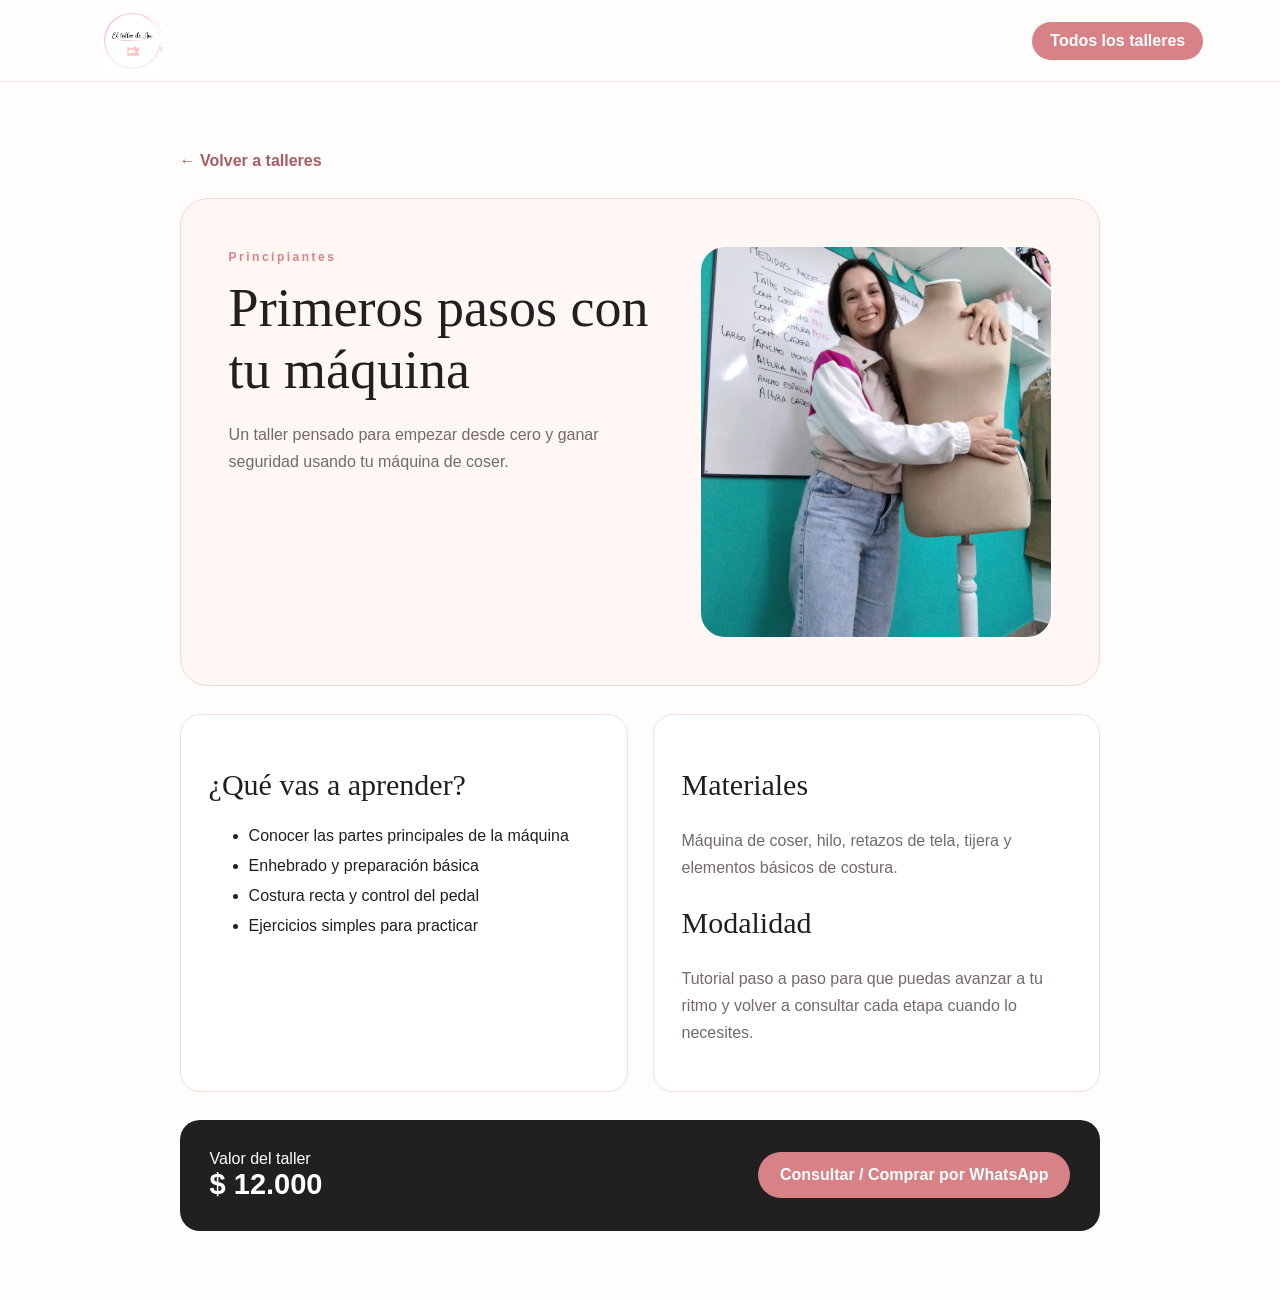
==== taller.html @ e7a02e55 "Add files via upload" ====
<!doctype html><html lang="es"><head><meta charset="utf-8"><meta name="viewport" content="width=device-width,initial-scale=1"><title>Taller | El taller de Ani</title><link rel="stylesheet" href="styles.css"><style>.detail{max-width:1100px;margin:auto;padding:70px 7vw}.back{color:#a65f64;text-decoration:none;font-weight:700}.detail-hero{margin-top:28px;background:#fff7f4;border:1px solid #f0d7d4;border-radius:28px;padding:48px;display:grid;grid-template-columns:1.1fr .9fr;gap:45px}.detail h1{font:54px Georgia,serif;margin:12px 0 20px}.detail p{color:#74696b;line-height:1.7}.detail-photo{min-height:390px;border-radius:24px;background:url('assets/taller-real.jpg') center/cover}.detail-grid{display:grid;grid-template-columns:1fr 1fr;gap:25px;margin-top:28px}.info{background:white;border:1px solid #f0dfdc;border-radius:20px;padding:28px}.info h2{font:30px Georgia,serif}.info li{margin:12px 0}.buybox{margin-top:28px;padding:30px;background:#211f20;color:white;border-radius:20px;display:flex;align-items:center;justify-content:space-between;gap:20px}.buybox b{font-size:29px}.buybox .btn{display:inline-block}@media(max-width:760px){.detail-hero,.detail-grid{grid-template-columns:1fr}.detail h1{font-size:40px}.detail-photo{min-height:310px}.detail-hero{padding:25px}.buybox{align-items:flex-start;flex-direction:column}}</style></head><body><header><a class="brand" href="index.html"><img class="brand-logo" src="assets/logo-taller-ani.jpg" alt="El taller de Ani"></a><a class="btn small" href="index.html#cursos">Todos los talleres</a></header><main class="detail"><a class="back" href="index.html#cursos">← Volver a talleres</a><section class="detail-hero"><div><span class="eyebrow" id="nivel"></span><h1 id="titulo"></h1><p id="intro"></p></div><div class="detail-photo" aria-label="Foto real del taller"></div></section><section class="detail-grid"><div class="info"><h2>¿Qué vas a aprender?</h2><ul id="incluye"></ul></div><div class="info"><h2>Materiales</h2><p id="materiales"></p><h2>Modalidad</h2><p>Tutorial paso a paso para que puedas avanzar a tu ritmo y volver a consultar cada etapa cuando lo necesites.</p></div></section><section class="buybox"><div><span>Valor del taller</span><br><b id="precio"></b></div><a id="comprar" class="btn" target="_blank">Consultar / Comprar por WhatsApp</a></section></main><script src="talleres.js"></script></body></html>
---- styles.css ----
:root{--rose:#d78286;--blush:#f7d9d6;--pale:#fff7f4;--ink:#211f20;--muted:#74696b;--white:#fff;--line:#ecc3c2}*{box-sizing:border-box}html{scroll-behavior:smooth}body{margin:0;font-family:Arial,Helvetica,sans-serif;background:#fffdfc;color:var(--ink)}header{height:82px;display:flex;align-items:center;justify-content:space-between;padding:0 6vw;border-bottom:1px solid #f3e4e1;position:sticky;top:0;background:rgba(255,253,252,.96);backdrop-filter:blur(12px);z-index:10}.brand{display:flex;gap:10px;align-items:center;color:var(--ink);text-decoration:none;font-family:Georgia,serif;font-style:italic;font-size:24px}.mark{color:var(--rose)}nav{display:flex;gap:30px}nav a,.ghost{color:var(--ink);text-decoration:none;font-size:14px}.btn,button{background:var(--rose);color:white;border:0;border-radius:999px;text-decoration:none;padding:14px 22px;font-weight:700;cursor:pointer}.small{padding:10px 18px}.hero{min-height:650px;display:grid;grid-template-columns:1.1fr .9fr;align-items:center;gap:5vw;padding:70px 8vw;background:linear-gradient(120deg,#fffaf8 0%,#fff 60%,#fbe9e6 100%)}.eyebrow{font-size:12px;letter-spacing:2.5px;color:var(--rose);font-weight:800}.hero h1,.section h2,.about h2,.faq h2{font-family:Georgia,serif;font-weight:400;font-size:clamp(42px,5.5vw,76px);line-height:1.02;margin:18px 0}.hero em{color:var(--rose);font-weight:400}.hero p{max-width:610px;color:var(--muted);font-size:18px;line-height:1.7}.actions{display:flex;gap:22px;align-items:center;margin-top:28px}.logo-card{display:grid;place-items:center}.circle{width:min(420px,80vw);aspect-ratio:1;border-radius:50%;border:8px double var(--blush);display:flex;flex-direction:column;align-items:center;justify-content:center;background:white;box-shadow:0 30px 80px #d7828620}.logo-text{font:italic 48px Georgia,serif}.line{width:60%;height:2px;background:var(--rose);margin:20px}.machine{font-size:90px;color:var(--rose);transform:scaleX(1.3)}.strip{padding:18px 8vw;background:var(--ink);color:#fff;display:flex;justify-content:center;gap:8vw;font-size:13px;letter-spacing:1px}.section{padding:95px 8vw}.section-head{display:flex;justify-content:space-between;align-items:end;gap:30px}.section-head h2,.how h2{font-size:50px;margin:12px 0}.section-head p{max-width:420px;color:var(--muted)}.grid{display:grid;grid-template-columns:repeat(3,1fr);gap:24px;margin-top:42px}article{background:white;border:1px solid #f0dfdc;border-radius:22px;overflow:hidden;box-shadow:0 14px 35px #8e555510}.thumb{height:265px;position:relative;background:linear-gradient(145deg,var(--blush),#efd0bf);overflow:hidden}.thumb:after{content:'✂';position:absolute;font-size:140px;color:#ffffff70;right:24px;bottom:10px;transform:rotate(-18deg)}.t2{background:linear-gradient(145deg,#f3c5c2,#e8a8a9)}.t3{background:linear-gradient(145deg,#fae8df,#ddb5ac)}.thumb span{position:absolute;top:16px;left:16px;background:#fff;padding:7px 11px;border-radius:999px;font-size:11px;z-index:2}.card-body{padding:24px}.card-body h3{font:26px Georgia,serif;margin:0 0 10px}.card-body p{color:var(--muted);line-height:1.55}.card-foot{display:flex;align-items:center;justify-content:space-between;margin-top:20px}.card-foot b{font-size:19px}.about{padding:90px 8vw;background:var(--pale);display:grid;grid-template-columns:1fr 1fr;gap:8vw;align-items:center}.about p{color:var(--muted);font-size:17px;line-height:1.75}.about li{margin:13px 0}.sew-visual{height:480px;border-radius:200px 200px 32px 32px;background:linear-gradient(160deg,#e5a3a5,#f7d9d6);position:relative;overflow:hidden}.needle{width:4px;height:310px;background:#fff;position:absolute;left:50%;top:65px;transform:rotate(15deg);box-shadow:0 0 0 1px #ffffff70}.thread{width:260px;height:130px;border:4px solid white;border-color:white white transparent transparent;border-radius:50%;position:absolute;left:29%;top:215px;transform:rotate(25deg)}.how{text-align:center}.steps{display:grid;grid-template-columns:repeat(3,1fr);gap:20px;margin-top:45px}.steps div{padding:32px;border-top:1px solid var(--line)}.steps b{font:italic 42px Georgia,serif;color:var(--rose)}.steps p{color:var(--muted)}.faq{padding:90px 8vw;background:#fff8f6;display:grid;grid-template-columns:.8fr 1.2fr;gap:7vw}.faq h2{font-size:48px}.questions details{border-bottom:1px solid var(--line);padding:20px 0}.questions summary{font-weight:700;cursor:pointer}.questions p{color:var(--muted);line-height:1.6}footer{padding:48px 8vw;background:var(--ink);color:#eee;display:grid;grid-template-columns:1fr 1fr 1fr;align-items:center;gap:30px}footer .brand{color:white}.wa{position:fixed;right:22px;bottom:22px;width:58px;height:58px;border-radius:50%;display:grid;place-items:center;background:#25D366;color:white;text-decoration:none;font-weight:900;box-shadow:0 8px 25px #0003}.toast{position:fixed;bottom:95px;right:22px;background:var(--ink);color:#fff;padding:12px 18px;border-radius:10px;z-index:20}@media(max-width:820px){header nav{display:none}.hero,.about,.faq{grid-template-columns:1fr}.hero{padding-top:45px}.logo-card{order:-1}.circle{width:280px}.logo-text{font-size:34px}.grid,.steps{grid-template-columns:1fr}.strip{overflow:auto;justify-content:flex-start;white-space:nowrap}.section-head{display:block}.sew-visual{height:360px}footer{grid-template-columns:1fr}.hero h1{font-size:48px}}

.brand-logo{width:112px;height:62px;object-fit:contain;display:block}.hero-logo{width:min(470px,82vw);aspect-ratio:1;object-fit:contain;border-radius:50%;background:#fff;box-shadow:0 24px 65px #d7828628}.sew-visual img{width:100%;height:100%;object-fit:cover;object-position:center;display:block}.wa svg{width:30px;height:30px;color:#fff}.footer-brand .brand-logo{background:#fff;border-radius:10px;padding:3px}.footer-brand{display:flex}.circle{display:none!important}@media(max-width:820px){.brand-logo{width:86px;height:52px}.hero-logo{width:280px}}

.course-card{cursor:pointer;transition:transform .18s ease,box-shadow .18s ease}.course-card:hover{transform:translateY(-5px);box-shadow:0 20px 45px #8e555521}.course-card:focus{outline:3px solid #d78286;outline-offset:3px}.course-more{background:var(--rose);color:#fff;border-radius:999px;text-decoration:none;padding:13px 22px;font-weight:700;display:inline-block}
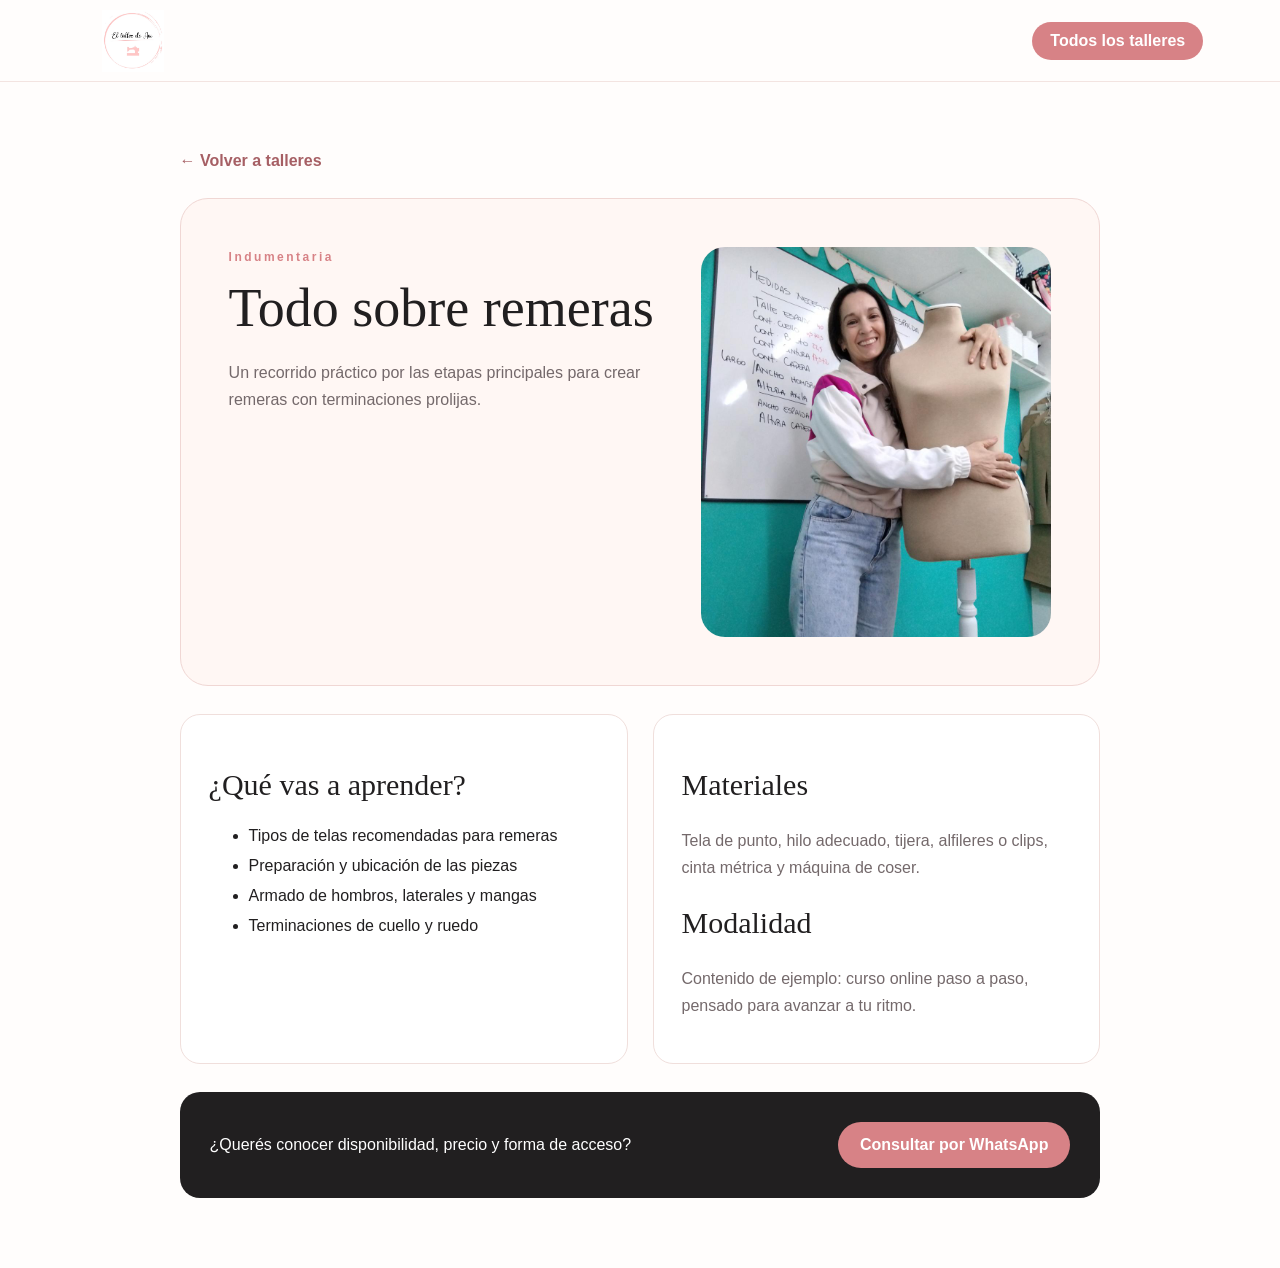
==== commit 49d9a5c3: "Add files via upload" ====
--- a/taller.html
+++ b/taller.html
@@ -1 +1 @@
-<!doctype html><html lang="es"><head><meta charset="utf-8"><meta name="viewport" content="width=device-width,initial-scale=1"><title>Taller | El taller de Ani</title><link rel="stylesheet" href="styles.css"><style>.detail{max-width:1100px;margin:auto;padding:70px 7vw}.back{color:#a65f64;text-decoration:none;font-weight:700}.detail-hero{margin-top:28px;background:#fff7f4;border:1px solid #f0d7d4;border-radius:28px;padding:48px;display:grid;grid-template-columns:1.1fr .9fr;gap:45px}.detail h1{font:54px Georgia,serif;margin:12px 0 20px}.detail p{color:#74696b;line-height:1.7}.detail-photo{min-height:390px;border-radius:24px;background:url('assets/taller-real.jpg') center/cover}.detail-grid{display:grid;grid-template-columns:1fr 1fr;gap:25px;margin-top:28px}.info{background:white;border:1px solid #f0dfdc;border-radius:20px;padding:28px}.info h2{font:30px Georgia,serif}.info li{margin:12px 0}.buybox{margin-top:28px;padding:30px;background:#211f20;color:white;border-radius:20px;display:flex;align-items:center;justify-content:space-between;gap:20px}.buybox b{font-size:29px}.buybox .btn{display:inline-block}@media(max-width:760px){.detail-hero,.detail-grid{grid-template-columns:1fr}.detail h1{font-size:40px}.detail-photo{min-height:310px}.detail-hero{padding:25px}.buybox{align-items:flex-start;flex-direction:column}}</style></head><body><header><a class="brand" href="index.html"><img class="brand-logo" src="assets/logo-taller-ani.jpg" alt="El taller de Ani"></a><a class="btn small" href="index.html#cursos">Todos los talleres</a></header><main class="detail"><a class="back" href="index.html#cursos">← Volver a talleres</a><section class="detail-hero"><div><span class="eyebrow" id="nivel"></span><h1 id="titulo"></h1><p id="intro"></p></div><div class="detail-photo" aria-label="Foto real del taller"></div></section><section class="detail-grid"><div class="info"><h2>¿Qué vas a aprender?</h2><ul id="incluye"></ul></div><div class="info"><h2>Materiales</h2><p id="materiales"></p><h2>Modalidad</h2><p>Tutorial paso a paso para que puedas avanzar a tu ritmo y volver a consultar cada etapa cuando lo necesites.</p></div></section><section class="buybox"><div><span>Valor del taller</span><br><b id="precio"></b></div><a id="comprar" class="btn" target="_blank">Consultar / Comprar por WhatsApp</a></section></main><script src="talleres.js"></script></body></html>
+<!doctype html><html lang="es"><head><meta charset="utf-8"><meta name="viewport" content="width=device-width,initial-scale=1"><title>Taller | El taller de Ani</title><link rel="stylesheet" href="styles.css"><style>.detail{max-width:1100px;margin:auto;padding:70px 7vw}.back{color:#a65f64;text-decoration:none;font-weight:700}.detail-hero{margin-top:28px;background:#fff7f4;border:1px solid #f0d7d4;border-radius:28px;padding:48px;display:grid;grid-template-columns:1.1fr .9fr;gap:45px}.detail h1{font:54px Georgia,serif;margin:12px 0 20px}.detail p{color:#74696b;line-height:1.7}.detail-photo{min-height:390px;border-radius:24px;background:url('assets/taller-real.jpg') center 18%/cover}.detail-grid{display:grid;grid-template-columns:1fr 1fr;gap:25px;margin-top:28px}.info{background:white;border:1px solid #f0dfdc;border-radius:20px;padding:28px}.info h2{font:30px Georgia,serif}.info li{margin:12px 0}.buybox{margin-top:28px;padding:30px;background:#211f20;color:white;border-radius:20px;display:flex;align-items:center;justify-content:space-between;gap:20px}.buybox b{font-size:29px}.buybox .btn{display:inline-block}@media(max-width:760px){.detail-hero,.detail-grid{grid-template-columns:1fr}.detail h1{font-size:40px}.detail-photo{min-height:310px}.detail-hero{padding:25px}.buybox{align-items:flex-start;flex-direction:column}}</style></head><body><header><a class="brand" href="index.html"><img class="brand-logo" src="assets/logo-taller-ani.jpg" alt="El taller de Ani"></a><a class="btn small" href="index.html#cursos">Todos los talleres</a></header><main class="detail"><a class="back" href="index.html#cursos">← Volver a talleres</a><section class="detail-hero"><div><span class="eyebrow" id="nivel"></span><h1 id="titulo"></h1><p id="intro"></p></div><div class="detail-photo" aria-label="Foto real del taller"></div></section><section class="detail-grid"><div class="info"><h2>¿Qué vas a aprender?</h2><ul id="incluye"></ul></div><div class="info"><h2>Materiales</h2><p id="materiales"></p><h2>Modalidad</h2><p id="modalidad"></p></div></section><section class="buybox"><div><span>¿Querés conocer disponibilidad, precio y forma de acceso?</span></div><a id="comprar" class="btn" target="_blank" rel="noopener">Consultar por WhatsApp</a></section></main><script src="talleres.js"></script></body></html>
--- a/styles.css
+++ b/styles.css
@@ -3,3 +3,7 @@
 .brand-logo{width:112px;height:62px;object-fit:contain;display:block}.hero-logo{width:min(470px,82vw);aspect-ratio:1;object-fit:contain;border-radius:50%;background:#fff;box-shadow:0 24px 65px #d7828628}.sew-visual img{width:100%;height:100%;object-fit:cover;object-position:center;display:block}.wa svg{width:30px;height:30px;color:#fff}.footer-brand .brand-logo{background:#fff;border-radius:10px;padding:3px}.footer-brand{display:flex}.circle{display:none!important}@media(max-width:820px){.brand-logo{width:86px;height:52px}.hero-logo{width:280px}}
 
 .course-card{cursor:pointer;transition:transform .18s ease,box-shadow .18s ease}.course-card:hover{transform:translateY(-5px);box-shadow:0 20px 45px #8e555521}.course-card:focus{outline:3px solid #d78286;outline-offset:3px}.course-more{background:var(--rose);color:#fff;border-radius:999px;text-decoration:none;padding:13px 22px;font-weight:700;display:inline-block}
+
+.free-videos{background:#fff1f0;text-align:center}.free-intro{max-width:850px;margin:0 auto 40px}.free-videos h2{font:56px Georgia,serif;color:var(--rose);margin:14px 0}.free-intro p{font-size:18px;line-height:1.65;color:var(--muted)}.yt-grid{display:grid;grid-template-columns:repeat(2,minmax(0,1fr));gap:26px;max-width:1200px;margin:0 auto}.yt-card{background:#fff;border:1px solid #f0d7d4;border-radius:20px;overflow:hidden;text-align:left;box-shadow:0 12px 30px #8e555512}.yt-frame{position:relative;width:100%;aspect-ratio:16/9;background:#211f20}.yt-frame iframe{position:absolute;inset:0;width:100%;height:100%;border:0}.yt-card>a{display:inline-block;margin:17px 20px 20px;color:#fff;background:var(--rose);text-decoration:none;font-weight:700;padding:11px 18px;border-radius:999px}@media(max-width:820px){.yt-grid{grid-template-columns:1fr}.free-videos h2{font-size:43px}}
+
+.courses-grid{grid-template-columns:repeat(2,minmax(0,1fr))}.courses-grid .card-foot{justify-content:flex-end}.t4{background:linear-gradient(145deg,#f4d2cf,#dda6aa)}.sew-visual img{object-position:center 18%}@media(max-width:820px){.courses-grid{grid-template-columns:1fr}.sew-visual img{object-position:center 15%}}
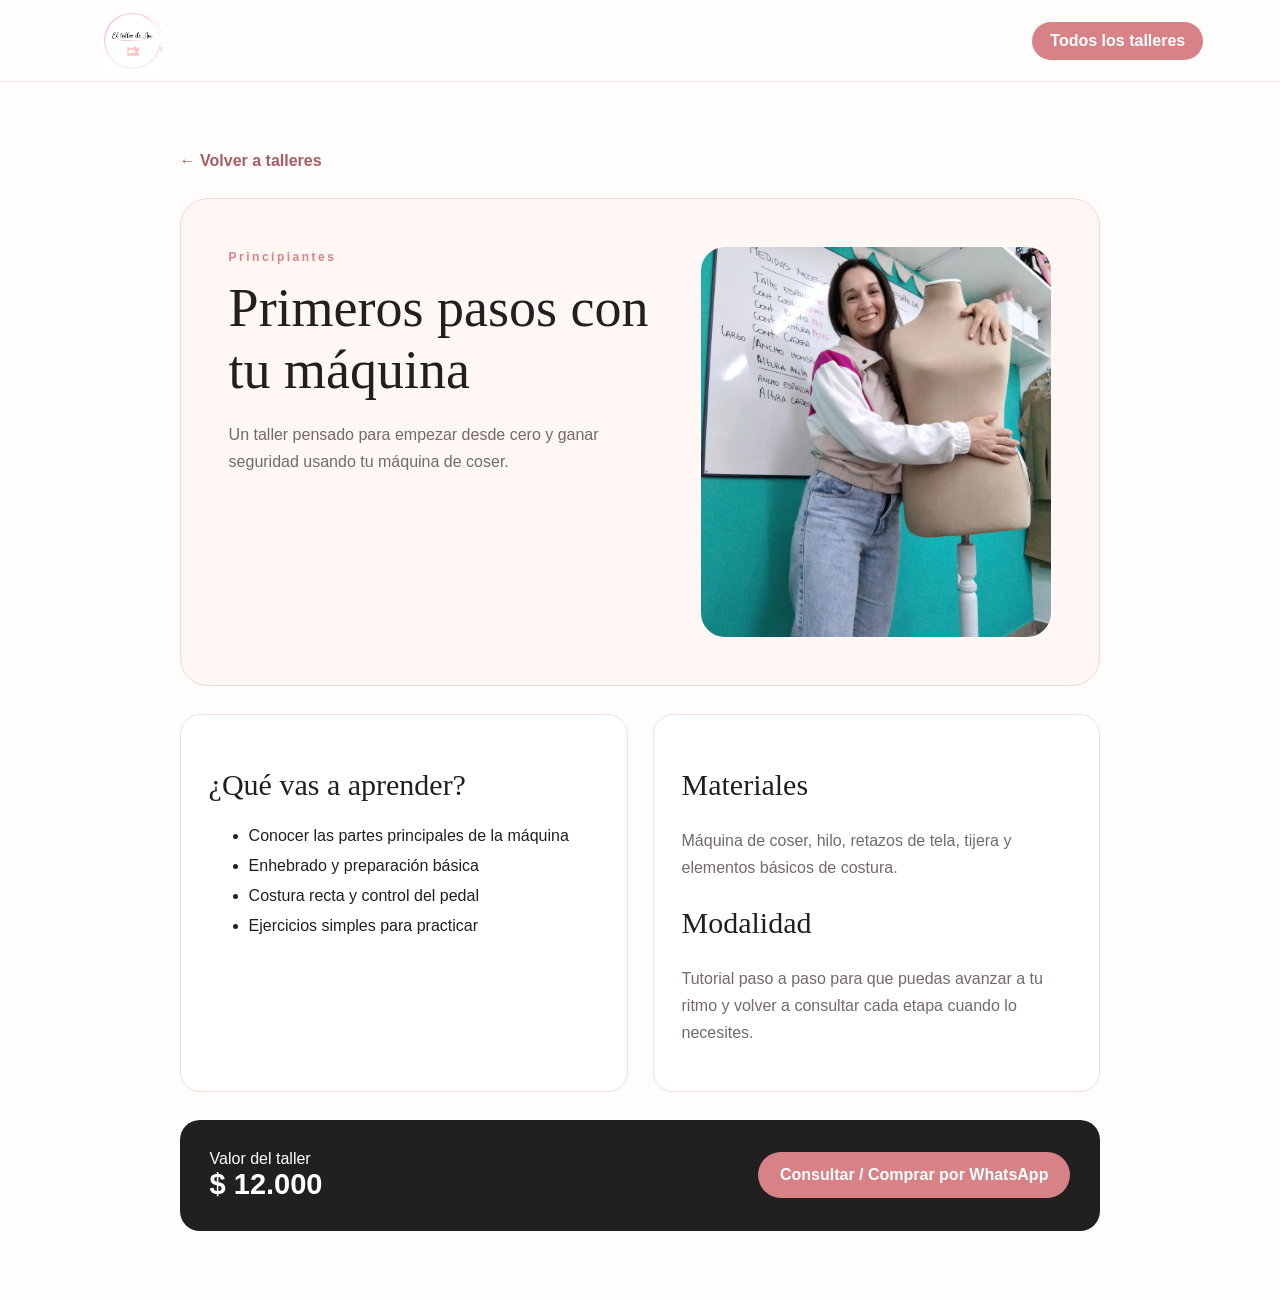
==== commit 7c6b16c9: "Add files via upload" ====
--- a/taller.html
+++ b/taller.html
@@ -1 +1 @@
-<!doctype html><html lang="es"><head><meta charset="utf-8"><meta name="viewport" content="width=device-width,initial-scale=1"><title>Taller | El taller de Ani</title><link rel="stylesheet" href="styles.css"><style>.detail{max-width:1100px;margin:auto;padding:70px 7vw}.back{color:#a65f64;text-decoration:none;font-weight:700}.detail-hero{margin-top:28px;background:#fff7f4;border:1px solid #f0d7d4;border-radius:28px;padding:48px;display:grid;grid-template-columns:1.1fr .9fr;gap:45px}.detail h1{font:54px Georgia,serif;margin:12px 0 20px}.detail p{color:#74696b;line-height:1.7}.detail-photo{min-height:390px;border-radius:24px;background:url('assets/taller-real.jpg') center 18%/cover}.detail-grid{display:grid;grid-template-columns:1fr 1fr;gap:25px;margin-top:28px}.info{background:white;border:1px solid #f0dfdc;border-radius:20px;padding:28px}.info h2{font:30px Georgia,serif}.info li{margin:12px 0}.buybox{margin-top:28px;padding:30px;background:#211f20;color:white;border-radius:20px;display:flex;align-items:center;justify-content:space-between;gap:20px}.buybox b{font-size:29px}.buybox .btn{display:inline-block}@media(max-width:760px){.detail-hero,.detail-grid{grid-template-columns:1fr}.detail h1{font-size:40px}.detail-photo{min-height:310px}.detail-hero{padding:25px}.buybox{align-items:flex-start;flex-direction:column}}</style></head><body><header><a class="brand" href="index.html"><img class="brand-logo" src="assets/logo-taller-ani.jpg" alt="El taller de Ani"></a><a class="btn small" href="index.html#cursos">Todos los talleres</a></header><main class="detail"><a class="back" href="index.html#cursos">← Volver a talleres</a><section class="detail-hero"><div><span class="eyebrow" id="nivel"></span><h1 id="titulo"></h1><p id="intro"></p></div><div class="detail-photo" aria-label="Foto real del taller"></div></section><section class="detail-grid"><div class="info"><h2>¿Qué vas a aprender?</h2><ul id="incluye"></ul></div><div class="info"><h2>Materiales</h2><p id="materiales"></p><h2>Modalidad</h2><p id="modalidad"></p></div></section><section class="buybox"><div><span>¿Querés conocer disponibilidad, precio y forma de acceso?</span></div><a id="comprar" class="btn" target="_blank" rel="noopener">Consultar por WhatsApp</a></section></main><script src="talleres.js"></script></body></html>
+<!doctype html><html lang="es"><head><meta charset="utf-8"><meta name="viewport" content="width=device-width,initial-scale=1"><title>Taller | El taller de Ani</title><link rel="stylesheet" href="styles.css"><style>.detail{max-width:1100px;margin:auto;padding:70px 7vw}.back{color:#a65f64;text-decoration:none;font-weight:700}.detail-hero{margin-top:28px;background:#fff7f4;border:1px solid #f0d7d4;border-radius:28px;padding:48px;display:grid;grid-template-columns:1.1fr .9fr;gap:45px}.detail h1{font:54px Georgia,serif;margin:12px 0 20px}.detail p{color:#74696b;line-height:1.7}.detail-photo{min-height:390px;border-radius:24px;background:url('assets/taller-real.jpg') center/cover}.detail-grid{display:grid;grid-template-columns:1fr 1fr;gap:25px;margin-top:28px}.info{background:white;border:1px solid #f0dfdc;border-radius:20px;padding:28px}.info h2{font:30px Georgia,serif}.info li{margin:12px 0}.buybox{margin-top:28px;padding:30px;background:#211f20;color:white;border-radius:20px;display:flex;align-items:center;justify-content:space-between;gap:20px}.buybox b{font-size:29px}.buybox .btn{display:inline-block}@media(max-width:760px){.detail-hero,.detail-grid{grid-template-columns:1fr}.detail h1{font-size:40px}.detail-photo{min-height:310px}.detail-hero{padding:25px}.buybox{align-items:flex-start;flex-direction:column}}</style></head><body><header><a class="brand" href="index.html"><img class="brand-logo" src="assets/logo-taller-ani.jpg" alt="El taller de Ani"></a><a class="btn small" href="index.html#cursos">Todos los talleres</a></header><main class="detail"><a class="back" href="index.html#cursos">← Volver a talleres</a><section class="detail-hero"><div><span class="eyebrow" id="nivel"></span><h1 id="titulo"></h1><p id="intro"></p></div><div class="detail-photo" aria-label="Foto real del taller"></div></section><section class="detail-grid"><div class="info"><h2>¿Qué vas a aprender?</h2><ul id="incluye"></ul></div><div class="info"><h2>Materiales</h2><p id="materiales"></p><h2>Modalidad</h2><p>Tutorial paso a paso para que puedas avanzar a tu ritmo y volver a consultar cada etapa cuando lo necesites.</p></div></section><section class="buybox"><div><span>Valor del taller</span><br><b id="precio"></b></div><a id="comprar" class="btn" target="_blank">Consultar / Comprar por WhatsApp</a></section></main><script src="talleres.js"></script></body></html>
--- a/styles.css
+++ b/styles.css
@@ -6,4 +6,4 @@
 
 .free-videos{background:#fff1f0;text-align:center}.free-intro{max-width:850px;margin:0 auto 40px}.free-videos h2{font:56px Georgia,serif;color:var(--rose);margin:14px 0}.free-intro p{font-size:18px;line-height:1.65;color:var(--muted)}.yt-grid{display:grid;grid-template-columns:repeat(2,minmax(0,1fr));gap:26px;max-width:1200px;margin:0 auto}.yt-card{background:#fff;border:1px solid #f0d7d4;border-radius:20px;overflow:hidden;text-align:left;box-shadow:0 12px 30px #8e555512}.yt-frame{position:relative;width:100%;aspect-ratio:16/9;background:#211f20}.yt-frame iframe{position:absolute;inset:0;width:100%;height:100%;border:0}.yt-card>a{display:inline-block;margin:17px 20px 20px;color:#fff;background:var(--rose);text-decoration:none;font-weight:700;padding:11px 18px;border-radius:999px}@media(max-width:820px){.yt-grid{grid-template-columns:1fr}.free-videos h2{font-size:43px}}
 
-.courses-grid{grid-template-columns:repeat(2,minmax(0,1fr))}.courses-grid .card-foot{justify-content:flex-end}.t4{background:linear-gradient(145deg,#f4d2cf,#dda6aa)}.sew-visual img{object-position:center 18%}@media(max-width:820px){.courses-grid{grid-template-columns:1fr}.sew-visual img{object-position:center 15%}}
+.club{background:#211f20;color:white}.club-wrap{max-width:1180px;margin:0 auto;display:grid;grid-template-columns:1.15fr .85fr;gap:38px;align-items:stretch}.club-copy,.club-panel{border-radius:28px;padding:46px}.club-copy{background:#fff;color:var(--ink)}.club-copy h2{font:54px Georgia,serif;margin:14px 0 18px;color:var(--ink)}.club-copy p{color:var(--muted);font-size:18px;line-height:1.65}.club-price{display:flex;align-items:end;gap:10px;margin:28px 0}.club-price strong{font:48px Georgia,serif;color:var(--rose)}.club-price span{color:var(--muted);padding-bottom:8px}.club-btn{display:inline-block;background:var(--rose);color:#fff;text-decoration:none;font-weight:800;padding:15px 24px;border-radius:999px}.club-copy small{display:block;color:var(--muted);margin-top:14px}.club-panel{background:linear-gradient(145deg,#f7d9d6,#d78286);color:#211f20;display:flex;flex-direction:column;justify-content:center}.club-label{font-size:12px;letter-spacing:3px;font-weight:900}.club-panel h3{font:42px Georgia,serif;margin:14px 0}.club-panel p{line-height:1.7}.club-btn[href="MERCADOPAGO_LINK_AQUI"]{pointer-events:none;opacity:.72}@media(max-width:820px){.club-wrap{grid-template-columns:1fr}.club-copy,.club-panel{padding:30px}.club-copy h2{font-size:42px}.club-price strong{font-size:40px}}
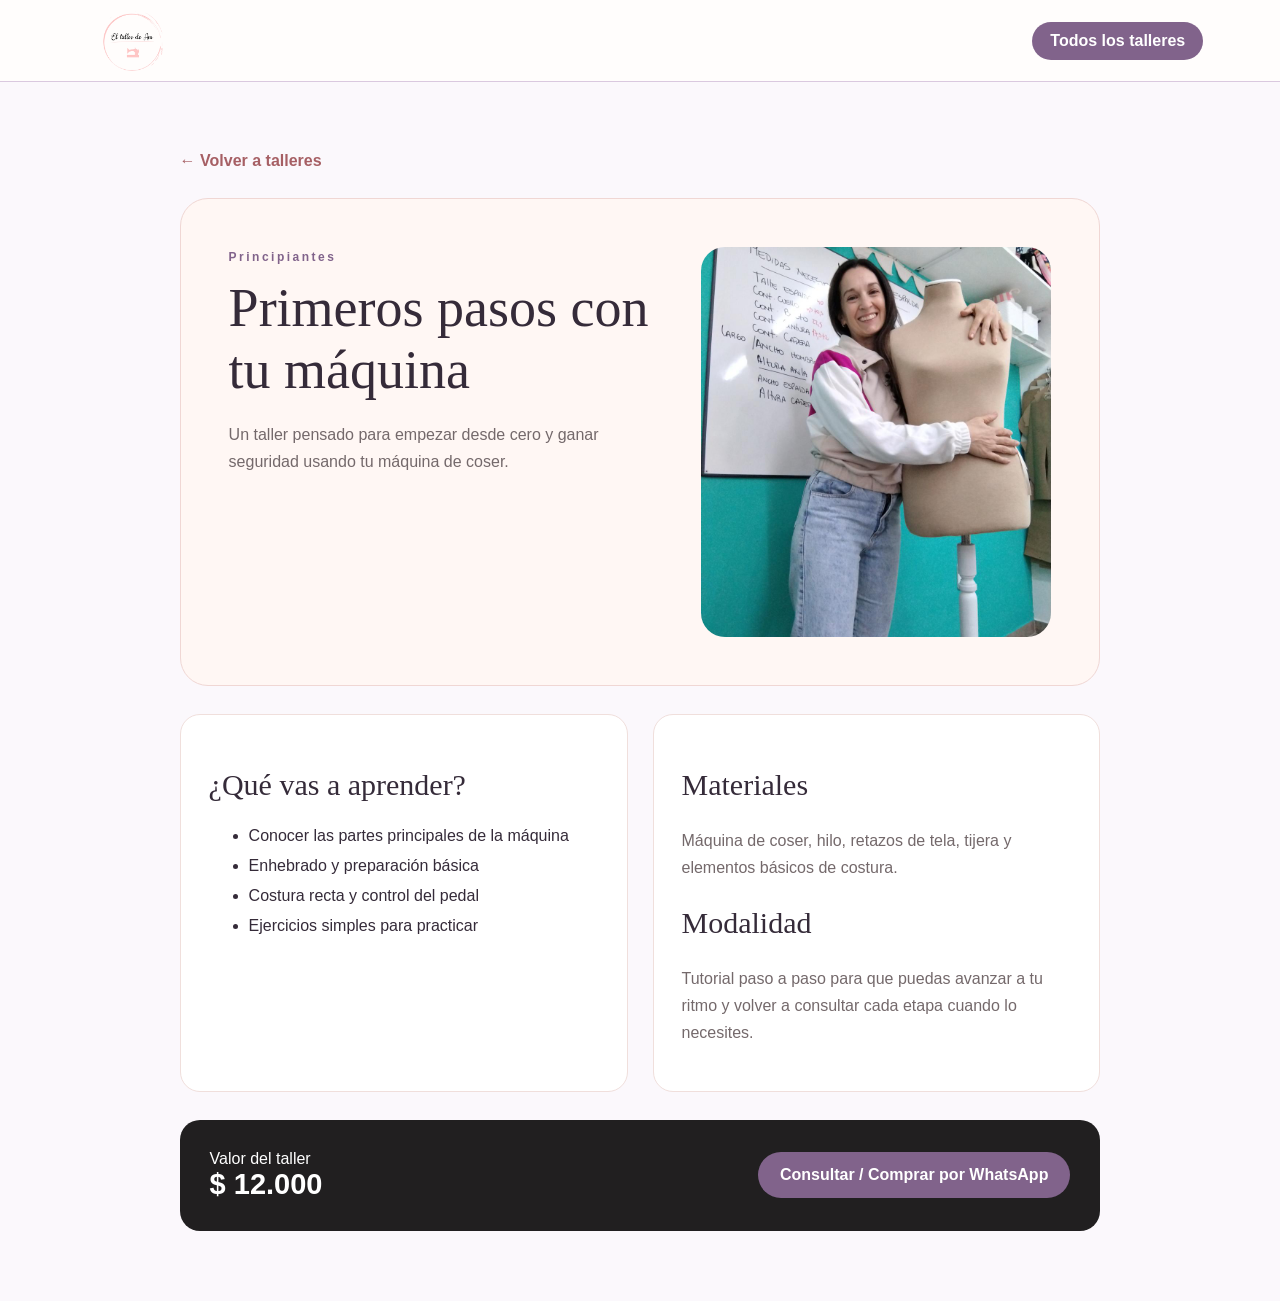
==== commit 90f7a0bc: "Add files via upload" ====
--- a/taller.html
+++ b/taller.html
@@ -1 +1 @@
-<!doctype html><html lang="es"><head><meta charset="utf-8"><meta name="viewport" content="width=device-width,initial-scale=1"><title>Taller | El taller de Ani</title><link rel="stylesheet" href="styles.css"><style>.detail{max-width:1100px;margin:auto;padding:70px 7vw}.back{color:#a65f64;text-decoration:none;font-weight:700}.detail-hero{margin-top:28px;background:#fff7f4;border:1px solid #f0d7d4;border-radius:28px;padding:48px;display:grid;grid-template-columns:1.1fr .9fr;gap:45px}.detail h1{font:54px Georgia,serif;margin:12px 0 20px}.detail p{color:#74696b;line-height:1.7}.detail-photo{min-height:390px;border-radius:24px;background:url('assets/taller-real.jpg') center/cover}.detail-grid{display:grid;grid-template-columns:1fr 1fr;gap:25px;margin-top:28px}.info{background:white;border:1px solid #f0dfdc;border-radius:20px;padding:28px}.info h2{font:30px Georgia,serif}.info li{margin:12px 0}.buybox{margin-top:28px;padding:30px;background:#211f20;color:white;border-radius:20px;display:flex;align-items:center;justify-content:space-between;gap:20px}.buybox b{font-size:29px}.buybox .btn{display:inline-block}@media(max-width:760px){.detail-hero,.detail-grid{grid-template-columns:1fr}.detail h1{font-size:40px}.detail-photo{min-height:310px}.detail-hero{padding:25px}.buybox{align-items:flex-start;flex-direction:column}}</style></head><body><header><a class="brand" href="index.html"><img class="brand-logo" src="assets/logo-taller-ani.jpg" alt="El taller de Ani"></a><a class="btn small" href="index.html#cursos">Todos los talleres</a></header><main class="detail"><a class="back" href="index.html#cursos">← Volver a talleres</a><section class="detail-hero"><div><span class="eyebrow" id="nivel"></span><h1 id="titulo"></h1><p id="intro"></p></div><div class="detail-photo" aria-label="Foto real del taller"></div></section><section class="detail-grid"><div class="info"><h2>¿Qué vas a aprender?</h2><ul id="incluye"></ul></div><div class="info"><h2>Materiales</h2><p id="materiales"></p><h2>Modalidad</h2><p>Tutorial paso a paso para que puedas avanzar a tu ritmo y volver a consultar cada etapa cuando lo necesites.</p></div></section><section class="buybox"><div><span>Valor del taller</span><br><b id="precio"></b></div><a id="comprar" class="btn" target="_blank">Consultar / Comprar por WhatsApp</a></section></main><script src="talleres.js"></script></body></html>
+<!doctype html><html lang="es"><head><meta charset="utf-8"><meta name="viewport" content="width=device-width,initial-scale=1"><title>Taller | El taller de Ani</title><link rel="stylesheet" href="styles.css"><style>.detail{max-width:1100px;margin:auto;padding:70px 7vw}.back{color:#a65f64;text-decoration:none;font-weight:700}.detail-hero{margin-top:28px;background:#fff7f4;border:1px solid #f0d7d4;border-radius:28px;padding:48px;display:grid;grid-template-columns:1.1fr .9fr;gap:45px}.detail h1{font:54px Georgia,serif;margin:12px 0 20px}.detail p{color:#74696b;line-height:1.7}.detail-photo{min-height:390px;border-radius:24px;background:url('assets/taller-real.jpg') center/cover}.detail-grid{display:grid;grid-template-columns:1fr 1fr;gap:25px;margin-top:28px}.info{background:white;border:1px solid #f0dfdc;border-radius:20px;padding:28px}.info h2{font:30px Georgia,serif}.info li{margin:12px 0}.buybox{margin-top:28px;padding:30px;background:#211f20;color:white;border-radius:20px;display:flex;align-items:center;justify-content:space-between;gap:20px}.buybox b{font-size:29px}.buybox .btn{display:inline-block}@media(max-width:760px){.detail-hero,.detail-grid{grid-template-columns:1fr}.detail h1{font-size:40px}.detail-photo{min-height:310px}.detail-hero{padding:25px}.buybox{align-items:flex-start;flex-direction:column}}</style></head><body><header><a class="brand" href="index.html"><img class="brand-logo" src="assets/logo-taller-ani.png" alt="El taller de Ani"></a><a class="btn small" href="index.html#cursos">Todos los talleres</a></header><main class="detail"><a class="back" href="index.html#cursos">← Volver a talleres</a><section class="detail-hero"><div><span class="eyebrow" id="nivel"></span><h1 id="titulo"></h1><p id="intro"></p></div><div class="detail-photo" aria-label="Foto real del taller"></div></section><section class="detail-grid"><div class="info"><h2>¿Qué vas a aprender?</h2><ul id="incluye"></ul></div><div class="info"><h2>Materiales</h2><p id="materiales"></p><h2>Modalidad</h2><p>Tutorial paso a paso para que puedas avanzar a tu ritmo y volver a consultar cada etapa cuando lo necesites.</p></div></section><section class="buybox"><div><span>Valor del taller</span><br><b id="precio"></b></div><a id="comprar" class="btn" target="_blank">Consultar / Comprar por WhatsApp</a></section></main><script src="talleres.js"></script></body></html>
--- a/styles.css
+++ b/styles.css
@@ -1,9 +1,27 @@
-:root{--rose:#d78286;--blush:#f7d9d6;--pale:#fff7f4;--ink:#211f20;--muted:#74696b;--white:#fff;--line:#ecc3c2}*{box-sizing:border-box}html{scroll-behavior:smooth}body{margin:0;font-family:Arial,Helvetica,sans-serif;background:#fffdfc;color:var(--ink)}header{height:82px;display:flex;align-items:center;justify-content:space-between;padding:0 6vw;border-bottom:1px solid #f3e4e1;position:sticky;top:0;background:rgba(255,253,252,.96);backdrop-filter:blur(12px);z-index:10}.brand{display:flex;gap:10px;align-items:center;color:var(--ink);text-decoration:none;font-family:Georgia,serif;font-style:italic;font-size:24px}.mark{color:var(--rose)}nav{display:flex;gap:30px}nav a,.ghost{color:var(--ink);text-decoration:none;font-size:14px}.btn,button{background:var(--rose);color:white;border:0;border-radius:999px;text-decoration:none;padding:14px 22px;font-weight:700;cursor:pointer}.small{padding:10px 18px}.hero{min-height:650px;display:grid;grid-template-columns:1.1fr .9fr;align-items:center;gap:5vw;padding:70px 8vw;background:linear-gradient(120deg,#fffaf8 0%,#fff 60%,#fbe9e6 100%)}.eyebrow{font-size:12px;letter-spacing:2.5px;color:var(--rose);font-weight:800}.hero h1,.section h2,.about h2,.faq h2{font-family:Georgia,serif;font-weight:400;font-size:clamp(42px,5.5vw,76px);line-height:1.02;margin:18px 0}.hero em{color:var(--rose);font-weight:400}.hero p{max-width:610px;color:var(--muted);font-size:18px;line-height:1.7}.actions{display:flex;gap:22px;align-items:center;margin-top:28px}.logo-card{display:grid;place-items:center}.circle{width:min(420px,80vw);aspect-ratio:1;border-radius:50%;border:8px double var(--blush);display:flex;flex-direction:column;align-items:center;justify-content:center;background:white;box-shadow:0 30px 80px #d7828620}.logo-text{font:italic 48px Georgia,serif}.line{width:60%;height:2px;background:var(--rose);margin:20px}.machine{font-size:90px;color:var(--rose);transform:scaleX(1.3)}.strip{padding:18px 8vw;background:var(--ink);color:#fff;display:flex;justify-content:center;gap:8vw;font-size:13px;letter-spacing:1px}.section{padding:95px 8vw}.section-head{display:flex;justify-content:space-between;align-items:end;gap:30px}.section-head h2,.how h2{font-size:50px;margin:12px 0}.section-head p{max-width:420px;color:var(--muted)}.grid{display:grid;grid-template-columns:repeat(3,1fr);gap:24px;margin-top:42px}article{background:white;border:1px solid #f0dfdc;border-radius:22px;overflow:hidden;box-shadow:0 14px 35px #8e555510}.thumb{height:265px;position:relative;background:linear-gradient(145deg,var(--blush),#efd0bf);overflow:hidden}.thumb:after{content:'✂';position:absolute;font-size:140px;color:#ffffff70;right:24px;bottom:10px;transform:rotate(-18deg)}.t2{background:linear-gradient(145deg,#f3c5c2,#e8a8a9)}.t3{background:linear-gradient(145deg,#fae8df,#ddb5ac)}.thumb span{position:absolute;top:16px;left:16px;background:#fff;padding:7px 11px;border-radius:999px;font-size:11px;z-index:2}.card-body{padding:24px}.card-body h3{font:26px Georgia,serif;margin:0 0 10px}.card-body p{color:var(--muted);line-height:1.55}.card-foot{display:flex;align-items:center;justify-content:space-between;margin-top:20px}.card-foot b{font-size:19px}.about{padding:90px 8vw;background:var(--pale);display:grid;grid-template-columns:1fr 1fr;gap:8vw;align-items:center}.about p{color:var(--muted);font-size:17px;line-height:1.75}.about li{margin:13px 0}.sew-visual{height:480px;border-radius:200px 200px 32px 32px;background:linear-gradient(160deg,#e5a3a5,#f7d9d6);position:relative;overflow:hidden}.needle{width:4px;height:310px;background:#fff;position:absolute;left:50%;top:65px;transform:rotate(15deg);box-shadow:0 0 0 1px #ffffff70}.thread{width:260px;height:130px;border:4px solid white;border-color:white white transparent transparent;border-radius:50%;position:absolute;left:29%;top:215px;transform:rotate(25deg)}.how{text-align:center}.steps{display:grid;grid-template-columns:repeat(3,1fr);gap:20px;margin-top:45px}.steps div{padding:32px;border-top:1px solid var(--line)}.steps b{font:italic 42px Georgia,serif;color:var(--rose)}.steps p{color:var(--muted)}.faq{padding:90px 8vw;background:#fff8f6;display:grid;grid-template-columns:.8fr 1.2fr;gap:7vw}.faq h2{font-size:48px}.questions details{border-bottom:1px solid var(--line);padding:20px 0}.questions summary{font-weight:700;cursor:pointer}.questions p{color:var(--muted);line-height:1.6}footer{padding:48px 8vw;background:var(--ink);color:#eee;display:grid;grid-template-columns:1fr 1fr 1fr;align-items:center;gap:30px}footer .brand{color:white}.wa{position:fixed;right:22px;bottom:22px;width:58px;height:58px;border-radius:50%;display:grid;place-items:center;background:#25D366;color:white;text-decoration:none;font-weight:900;box-shadow:0 8px 25px #0003}.toast{position:fixed;bottom:95px;right:22px;background:var(--ink);color:#fff;padding:12px 18px;border-radius:10px;z-index:20}@media(max-width:820px){header nav{display:none}.hero,.about,.faq{grid-template-columns:1fr}.hero{padding-top:45px}.logo-card{order:-1}.circle{width:280px}.logo-text{font-size:34px}.grid,.steps{grid-template-columns:1fr}.strip{overflow:auto;justify-content:flex-start;white-space:nowrap}.section-head{display:block}.sew-visual{height:360px}footer{grid-template-columns:1fr}.hero h1{font-size:48px}}
+:root{--rose:#81638b;--blush:#b695c0;--pale:#dac9df;--aqua:#5dc1b9;--aqua-light:#9ce0db;--ink:#352b39;--muted:#6f6273;--white:#fff;--line:#dac9df}*{box-sizing:border-box}html{scroll-behavior:smooth}body{margin:0;font-family:Arial,Helvetica,sans-serif;background:#fbf8fc;color:var(--ink)}header{height:82px;display:flex;align-items:center;justify-content:space-between;padding:0 6vw;border-bottom:1px solid #dac9df;position:sticky;top:0;background:rgba(255,253,252,.96);backdrop-filter:blur(12px);z-index:10}.brand{display:flex;gap:10px;align-items:center;color:var(--ink);text-decoration:none;font-family:Georgia,serif;font-style:italic;font-size:24px}.mark{color:var(--rose)}nav{display:flex;gap:30px}nav a,.ghost{color:var(--ink);text-decoration:none;font-size:14px}.btn,button{background:var(--rose);color:white;border:0;border-radius:999px;text-decoration:none;padding:14px 22px;font-weight:700;cursor:pointer}.small{padding:10px 18px}.hero{min-height:650px;display:grid;grid-template-columns:1.1fr .9fr;align-items:center;gap:5vw;padding:70px 8vw;background:linear-gradient(120deg,#fbf8fc 0%,#fff 60%,#dac9df 100%)}.eyebrow{font-size:12px;letter-spacing:2.5px;color:var(--rose);font-weight:800}.hero h1,.section h2,.about h2,.faq h2{font-family:Georgia,serif;font-weight:400;font-size:clamp(42px,5.5vw,76px);line-height:1.02;margin:18px 0}.hero em{color:var(--rose);font-weight:400}.hero p{max-width:610px;color:var(--muted);font-size:18px;line-height:1.7}.actions{display:flex;gap:22px;align-items:center;margin-top:28px}.logo-card{display:grid;place-items:center}.circle{width:min(420px,80vw);aspect-ratio:1;border-radius:50%;border:8px double var(--blush);display:flex;flex-direction:column;align-items:center;justify-content:center;background:white;box-shadow:0 30px 80px #81638b20}.logo-text{font:italic 48px Georgia,serif}.line{width:60%;height:2px;background:var(--rose);margin:20px}.machine{font-size:90px;color:var(--rose);transform:scaleX(1.3)}.strip{padding:18px 8vw;background:var(--ink);color:#fff;display:flex;justify-content:center;gap:8vw;font-size:13px;letter-spacing:1px}.section{padding:95px 8vw}.section-head{display:flex;justify-content:space-between;align-items:end;gap:30px}.section-head h2,.how h2{font-size:50px;margin:12px 0}.section-head p{max-width:420px;color:var(--muted)}.grid{display:grid;grid-template-columns:repeat(3,1fr);gap:24px;margin-top:42px}article{background:white;border:1px solid #dac9df;border-radius:22px;overflow:hidden;box-shadow:0 14px 35px #81638b14}.thumb{height:265px;position:relative;background:linear-gradient(145deg,var(--blush),#efd0bf);overflow:hidden}.thumb:after{content:'✂';position:absolute;font-size:140px;color:#ffffff70;right:24px;bottom:10px;transform:rotate(-18deg)}.t2{background:linear-gradient(145deg,#b695c0,#9ce0db)}.t3{background:linear-gradient(145deg,#dac9df,#b695c0)}.thumb span{position:absolute;top:16px;left:16px;background:#fff;padding:7px 11px;border-radius:999px;font-size:11px;z-index:2}.card-body{padding:24px}.card-body h3{font:26px Georgia,serif;margin:0 0 10px}.card-body p{color:var(--muted);line-height:1.55}.card-foot{display:flex;align-items:center;justify-content:space-between;margin-top:20px}.card-foot b{font-size:19px}.about{padding:90px 8vw;background:var(--pale);display:grid;grid-template-columns:1fr 1fr;gap:8vw;align-items:center}.about p{color:var(--muted);font-size:17px;line-height:1.75}.about li{margin:13px 0}.sew-visual{height:480px;border-radius:200px 200px 32px 32px;background:linear-gradient(160deg,#b695c0,#dac9df);position:relative;overflow:hidden}.needle{width:4px;height:310px;background:#fff;position:absolute;left:50%;top:65px;transform:rotate(15deg);box-shadow:0 0 0 1px #ffffff70}.thread{width:260px;height:130px;border:4px solid white;border-color:white white transparent transparent;border-radius:50%;position:absolute;left:29%;top:215px;transform:rotate(25deg)}.how{text-align:center}.steps{display:grid;grid-template-columns:repeat(3,1fr);gap:20px;margin-top:45px}.steps div{padding:32px;border-top:1px solid var(--line)}.steps b{font:italic 42px Georgia,serif;color:var(--rose)}.steps p{color:var(--muted)}.faq{padding:90px 8vw;background:#f7f1f8;display:grid;grid-template-columns:.8fr 1.2fr;gap:7vw}.faq h2{font-size:48px}.questions details{border-bottom:1px solid var(--line);padding:20px 0}.questions summary{font-weight:700;cursor:pointer}.questions p{color:var(--muted);line-height:1.6}footer{padding:48px 8vw;background:var(--ink);color:#eee;display:grid;grid-template-columns:1fr 1fr 1fr;align-items:center;gap:30px}footer .brand{color:white}.wa{position:fixed;right:22px;bottom:22px;width:58px;height:58px;border-radius:50%;display:grid;place-items:center;background:#25D366;color:white;text-decoration:none;font-weight:900;box-shadow:0 8px 25px #0003}.toast{position:fixed;bottom:95px;right:22px;background:var(--ink);color:#fff;padding:12px 18px;border-radius:10px;z-index:20}@media(max-width:820px){header nav{display:none}.hero,.about,.faq{grid-template-columns:1fr}.hero{padding-top:45px}.logo-card{order:-1}.circle{width:280px}.logo-text{font-size:34px}.grid,.steps{grid-template-columns:1fr}.strip{overflow:auto;justify-content:flex-start;white-space:nowrap}.section-head{display:block}.sew-visual{height:360px}footer{grid-template-columns:1fr}.hero h1{font-size:48px}}
 
-.brand-logo{width:112px;height:62px;object-fit:contain;display:block}.hero-logo{width:min(470px,82vw);aspect-ratio:1;object-fit:contain;border-radius:50%;background:#fff;box-shadow:0 24px 65px #d7828628}.sew-visual img{width:100%;height:100%;object-fit:cover;object-position:center;display:block}.wa svg{width:30px;height:30px;color:#fff}.footer-brand .brand-logo{background:#fff;border-radius:10px;padding:3px}.footer-brand{display:flex}.circle{display:none!important}@media(max-width:820px){.brand-logo{width:86px;height:52px}.hero-logo{width:280px}}
+.brand-logo{width:112px;height:62px;object-fit:contain;display:block}.hero-logo{width:min(470px,82vw);aspect-ratio:1;object-fit:contain;border-radius:50%;background:#fff;box-shadow:0 24px 65px #81638b28}.sew-visual img{width:100%;height:100%;object-fit:cover;object-position:center;display:block}.wa svg{width:30px;height:30px;color:#fff}.footer-brand .brand-logo{background:#fff;border-radius:10px;padding:3px}.footer-brand{display:flex}.circle{display:none!important}@media(max-width:820px){.brand-logo{width:86px;height:52px}.hero-logo{width:280px}}
 
-.course-card{cursor:pointer;transition:transform .18s ease,box-shadow .18s ease}.course-card:hover{transform:translateY(-5px);box-shadow:0 20px 45px #8e555521}.course-card:focus{outline:3px solid #d78286;outline-offset:3px}.course-more{background:var(--rose);color:#fff;border-radius:999px;text-decoration:none;padding:13px 22px;font-weight:700;display:inline-block}
+.course-card{cursor:pointer;transition:transform .18s ease,box-shadow .18s ease}.course-card:hover{transform:translateY(-5px);box-shadow:0 20px 45px #81638b26}.course-card:focus{outline:3px solid #81638b;outline-offset:3px}.course-more{background:var(--rose);color:#fff;border-radius:999px;text-decoration:none;padding:13px 22px;font-weight:700;display:inline-block}
 
-.free-videos{background:#fff1f0;text-align:center}.free-intro{max-width:850px;margin:0 auto 40px}.free-videos h2{font:56px Georgia,serif;color:var(--rose);margin:14px 0}.free-intro p{font-size:18px;line-height:1.65;color:var(--muted)}.yt-grid{display:grid;grid-template-columns:repeat(2,minmax(0,1fr));gap:26px;max-width:1200px;margin:0 auto}.yt-card{background:#fff;border:1px solid #f0d7d4;border-radius:20px;overflow:hidden;text-align:left;box-shadow:0 12px 30px #8e555512}.yt-frame{position:relative;width:100%;aspect-ratio:16/9;background:#211f20}.yt-frame iframe{position:absolute;inset:0;width:100%;height:100%;border:0}.yt-card>a{display:inline-block;margin:17px 20px 20px;color:#fff;background:var(--rose);text-decoration:none;font-weight:700;padding:11px 18px;border-radius:999px}@media(max-width:820px){.yt-grid{grid-template-columns:1fr}.free-videos h2{font-size:43px}}
+.free-videos{background:#f7f1f8;text-align:center}.free-intro{max-width:850px;margin:0 auto 40px}.free-videos h2{font:56px Georgia,serif;color:var(--rose);margin:14px 0}.free-intro p{font-size:18px;line-height:1.65;color:var(--muted)}.yt-grid{display:grid;grid-template-columns:repeat(2,minmax(0,1fr));gap:26px;max-width:1200px;margin:0 auto}.yt-card{background:#fff;border:1px solid #dac9df;border-radius:20px;overflow:hidden;text-align:left;box-shadow:0 12px 30px #8e555512}.yt-frame{position:relative;width:100%;aspect-ratio:16/9;background:#211f20}.yt-frame iframe{position:absolute;inset:0;width:100%;height:100%;border:0}.yt-card>a{display:inline-block;margin:17px 20px 20px;color:#fff;background:var(--rose);text-decoration:none;font-weight:700;padding:11px 18px;border-radius:999px}@media(max-width:820px){.yt-grid{grid-template-columns:1fr}.free-videos h2{font-size:43px}}
 
-.club{background:#211f20;color:white}.club-wrap{max-width:1180px;margin:0 auto;display:grid;grid-template-columns:1.15fr .85fr;gap:38px;align-items:stretch}.club-copy,.club-panel{border-radius:28px;padding:46px}.club-copy{background:#fff;color:var(--ink)}.club-copy h2{font:54px Georgia,serif;margin:14px 0 18px;color:var(--ink)}.club-copy p{color:var(--muted);font-size:18px;line-height:1.65}.club-price{display:flex;align-items:end;gap:10px;margin:28px 0}.club-price strong{font:48px Georgia,serif;color:var(--rose)}.club-price span{color:var(--muted);padding-bottom:8px}.club-btn{display:inline-block;background:var(--rose);color:#fff;text-decoration:none;font-weight:800;padding:15px 24px;border-radius:999px}.club-copy small{display:block;color:var(--muted);margin-top:14px}.club-panel{background:linear-gradient(145deg,#f7d9d6,#d78286);color:#211f20;display:flex;flex-direction:column;justify-content:center}.club-label{font-size:12px;letter-spacing:3px;font-weight:900}.club-panel h3{font:42px Georgia,serif;margin:14px 0}.club-panel p{line-height:1.7}.club-btn[href="MERCADOPAGO_LINK_AQUI"]{pointer-events:none;opacity:.72}@media(max-width:820px){.club-wrap{grid-template-columns:1fr}.club-copy,.club-panel{padding:30px}.club-copy h2{font-size:42px}.club-price strong{font-size:40px}}
+/* Subscription and demo cart */
+.plans{background:#f7f1f8;text-align:center}.plans-head{max-width:820px;margin:0 auto 38px}.plans-head h2{font:52px Georgia,serif;margin:14px 0}.plans-head p{color:var(--muted);line-height:1.65}.demo-label{display:inline-block;background:#211f20;color:#fff;border-radius:999px;padding:7px 12px;font-size:11px;font-weight:800;letter-spacing:1px}.plans-grid{display:grid;grid-template-columns:repeat(4,1fr);gap:18px}.plan{background:#fff;border:1px solid #dac9df;border-radius:22px;padding:28px 20px;text-align:left;position:relative}.plan.featured{border:2px solid var(--rose);transform:translateY(-7px)}.plan h3{font:27px Georgia,serif;margin:15px 0 6px}.plan .price{font-size:31px;font-weight:800}.plan .equiv{color:var(--muted);font-size:13px;min-height:35px}.plan ul{padding-left:20px;color:var(--muted);line-height:1.7}.plan button{width:100%;margin-top:14px}.plans-note{margin:30px auto 0;max-width:900px;color:var(--muted);font-size:14px;line-height:1.7}.support-box{margin-top:28px;padding:20px;border-radius:18px;background:#dac9df}.support-box a{color:var(--ink);font-weight:800}.cart-fab{position:fixed;left:22px;bottom:22px;z-index:25;border:0;border-radius:999px;background:#211f20;color:#fff;padding:14px 18px;font-weight:800;box-shadow:0 8px 25px #0003}.cart-count{display:inline-grid;place-items:center;min-width:24px;height:24px;border-radius:50%;background:var(--rose);margin-left:7px}.cart-panel{position:fixed;inset:0;z-index:40;background:#0007;display:none;align-items:flex-end;justify-content:flex-end}.cart-panel.open{display:flex}.cart-box{width:min(440px,100%);height:100%;background:#fff;padding:25px;overflow:auto}.cart-top{display:flex;align-items:center;justify-content:space-between}.cart-close{background:#eee;color:#211f20;padding:9px 12px}.cart-items{display:grid;gap:12px;margin:25px 0}.cart-item{border:1px solid #dac9df;border-radius:14px;padding:14px;display:grid;grid-template-columns:1fr auto;gap:10px}.cart-item button{background:transparent;color:#81638b;padding:4px}.cart-total{font-size:22px;font-weight:800;display:flex;justify-content:space-between;border-top:1px solid #ddd;padding-top:18px}.cart-checkout{display:block;text-align:center;margin-top:20px}.course-more.add-cart{border:0;cursor:pointer}.course-actions{display:flex;gap:8px;flex-wrap:wrap}.course-actions .course-more{font-size:13px;padding:11px 15px}@media(max-width:980px){.plans-grid{grid-template-columns:repeat(2,1fr)}}@media(max-width:600px){.plans-grid{grid-template-columns:1fr}.plan.featured{transform:none}.cart-fab{left:12px;bottom:12px}.plans-head h2{font-size:40px}}
+
+/* Palette El taller de Ani: #81638b #b695c0 #dac9df #5dc1b9 #9ce0db */
+.btn,button,.course-more,.yt-card>a{background:#81638b}.eyebrow{color:#81638b}.strip{background:#81638b}.support-box{background:#dac9df}.plan.featured{border-color:#5dc1b9}.plan.featured .eyebrow{color:#5dc1b9}.cart-count{background:#5dc1b9;color:#352b39}.free-videos{background:#f7f1f8}.youtube-main{background:#5dc1b9}.wa{background:#5dc1b9}.thumb.t1{background:linear-gradient(145deg,#dac9df,#b695c0)}.thumb.t2{background:linear-gradient(145deg,#b695c0,#81638b)}.thumb.t3{background:linear-gradient(145deg,#9ce0db,#5dc1b9)}.hero{background:linear-gradient(120deg,#fbf8fc 0%,#fff 58%,#dac9df 100%)}.sew-visual{background:linear-gradient(160deg,#b695c0,#9ce0db)}
+
+/* Ajustes solicitados: logo transparente, WhatsApp centrado y efectos delicados */
+header .brand-logo{background:transparent!important;border-radius:0!important;padding:0!important;object-fit:contain}
+.logo-card{display:grid;place-items:center}.hero-logo{background:transparent!important;box-shadow:none!important;border-radius:0!important;object-fit:contain}
+footer .brand-logo,.footer-brand .brand-logo{background:transparent!important;border-radius:0!important;padding:0!important}
+.wa{display:flex!important;align-items:center!important;justify-content:center!important;padding:0!important;line-height:1!important}
+.wa svg{display:block!important;width:31px!important;height:31px!important;margin:0!important;transform:none!important;flex:none}
+header nav a{position:relative;display:inline-block;padding:10px 5px;transition:color .22s ease,transform .22s ease,letter-spacing .22s ease}
+header nav a::after{content:'';position:absolute;left:50%;right:50%;bottom:3px;height:2px;background:#5dc1b9;border-radius:999px;transition:left .22s ease,right .22s ease}
+header nav a:hover,header nav a:focus-visible{color:#81638b;transform:translateY(-1px) scale(1.045);letter-spacing:.15px}
+header nav a:hover::after,header nav a:focus-visible::after{left:5px;right:5px}
+header .btn{transition:transform .22s ease,box-shadow .22s ease,background-color .22s ease}
+header .btn:hover,header .btn:focus-visible{transform:translateY(-2px) scale(1.035);box-shadow:0 8px 20px rgba(129,99,139,.24);background:#5dc1b9}
+@media (prefers-reduced-motion:reduce){header nav a,header nav a::after,header .btn{transition:none!important;transform:none!important}}
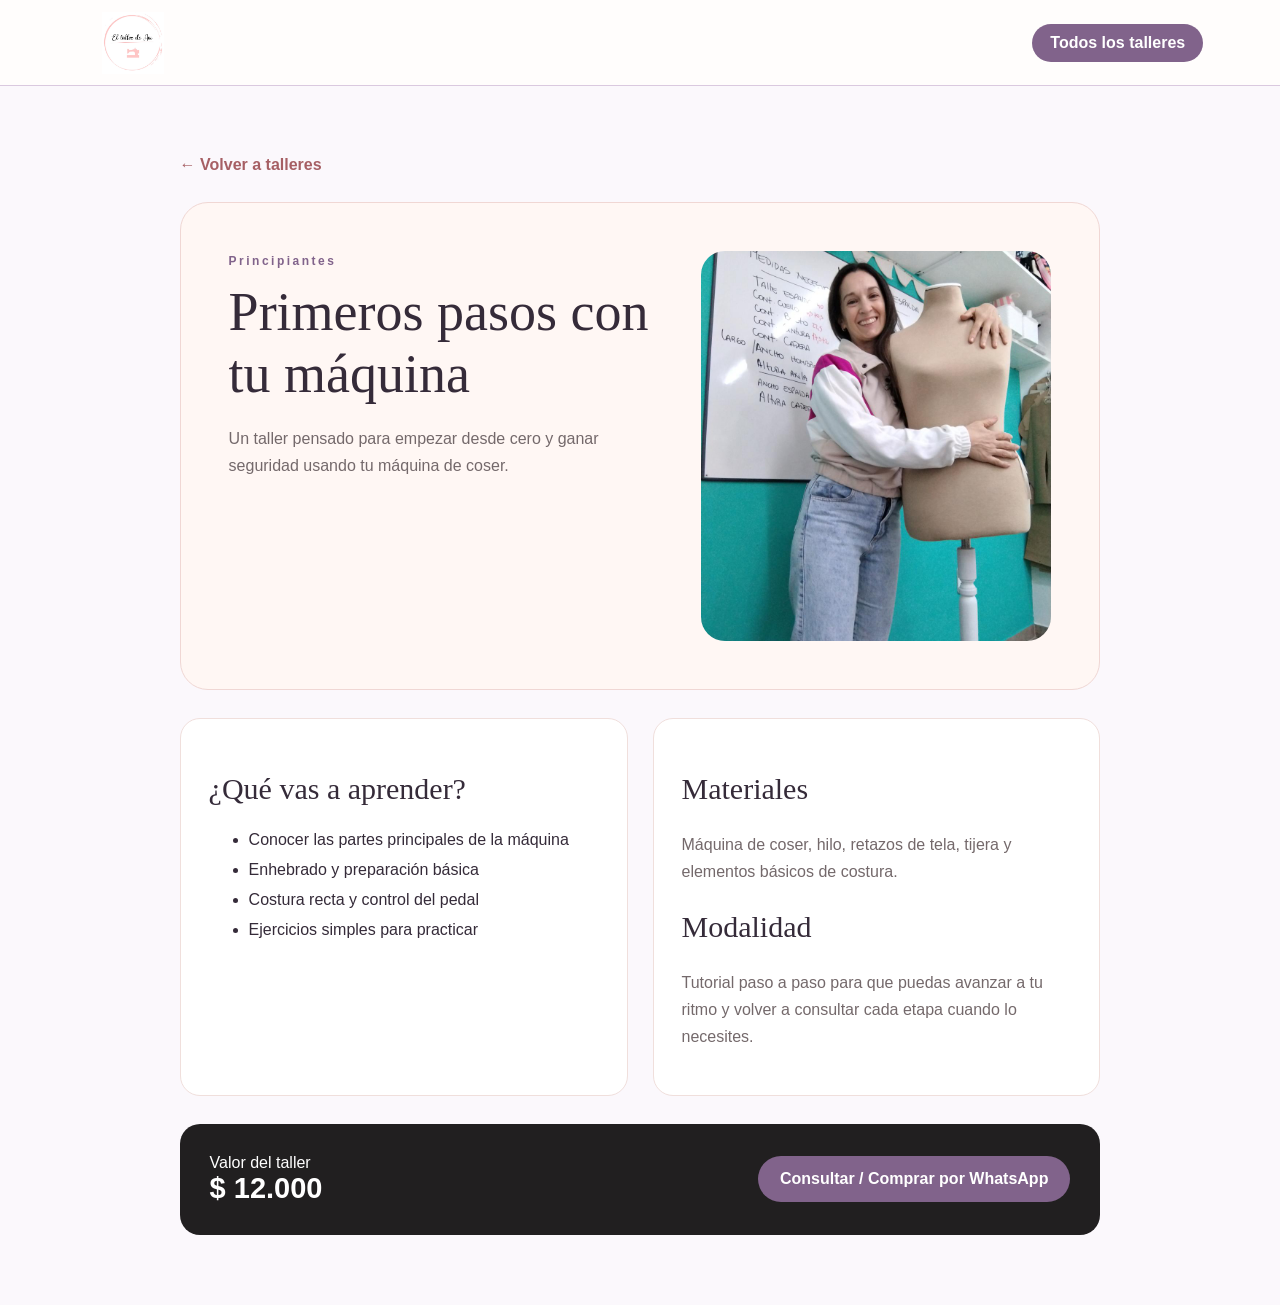
==== commit ce0b2c56: "Add files via upload" ====
--- a/taller.html
+++ b/taller.html
@@ -1 +1 @@
-<!doctype html><html lang="es"><head><meta charset="utf-8"><meta name="viewport" content="width=device-width,initial-scale=1"><title>Taller | El taller de Ani</title><link rel="stylesheet" href="styles.css"><style>.detail{max-width:1100px;margin:auto;padding:70px 7vw}.back{color:#a65f64;text-decoration:none;font-weight:700}.detail-hero{margin-top:28px;background:#fff7f4;border:1px solid #f0d7d4;border-radius:28px;padding:48px;display:grid;grid-template-columns:1.1fr .9fr;gap:45px}.detail h1{font:54px Georgia,serif;margin:12px 0 20px}.detail p{color:#74696b;line-height:1.7}.detail-photo{min-height:390px;border-radius:24px;background:url('assets/taller-real.jpg') center/cover}.detail-grid{display:grid;grid-template-columns:1fr 1fr;gap:25px;margin-top:28px}.info{background:white;border:1px solid #f0dfdc;border-radius:20px;padding:28px}.info h2{font:30px Georgia,serif}.info li{margin:12px 0}.buybox{margin-top:28px;padding:30px;background:#211f20;color:white;border-radius:20px;display:flex;align-items:center;justify-content:space-between;gap:20px}.buybox b{font-size:29px}.buybox .btn{display:inline-block}@media(max-width:760px){.detail-hero,.detail-grid{grid-template-columns:1fr}.detail h1{font-size:40px}.detail-photo{min-height:310px}.detail-hero{padding:25px}.buybox{align-items:flex-start;flex-direction:column}}</style></head><body><header><a class="brand" href="index.html"><img class="brand-logo" src="assets/logo-taller-ani.png" alt="El taller de Ani"></a><a class="btn small" href="index.html#cursos">Todos los talleres</a></header><main class="detail"><a class="back" href="index.html#cursos">← Volver a talleres</a><section class="detail-hero"><div><span class="eyebrow" id="nivel"></span><h1 id="titulo"></h1><p id="intro"></p></div><div class="detail-photo" aria-label="Foto real del taller"></div></section><section class="detail-grid"><div class="info"><h2>¿Qué vas a aprender?</h2><ul id="incluye"></ul></div><div class="info"><h2>Materiales</h2><p id="materiales"></p><h2>Modalidad</h2><p>Tutorial paso a paso para que puedas avanzar a tu ritmo y volver a consultar cada etapa cuando lo necesites.</p></div></section><section class="buybox"><div><span>Valor del taller</span><br><b id="precio"></b></div><a id="comprar" class="btn" target="_blank">Consultar / Comprar por WhatsApp</a></section></main><script src="talleres.js"></script></body></html>
+<!doctype html><html lang="es"><head><meta charset="utf-8"><meta name="viewport" content="width=device-width,initial-scale=1"><title>Taller | El taller de Ani</title><link rel="stylesheet" href="styles.css"><style>.detail{max-width:1100px;margin:auto;padding:70px 7vw}.back{color:#a65f64;text-decoration:none;font-weight:700}.detail-hero{margin-top:28px;background:#fff7f4;border:1px solid #f0d7d4;border-radius:28px;padding:48px;display:grid;grid-template-columns:1.1fr .9fr;gap:45px}.detail h1{font:54px Georgia,serif;margin:12px 0 20px}.detail p{color:#74696b;line-height:1.7}.detail-photo{min-height:390px;border-radius:24px;background:url('assets/taller-real.jpg') center/cover}.detail-grid{display:grid;grid-template-columns:1fr 1fr;gap:25px;margin-top:28px}.info{background:white;border:1px solid #f0dfdc;border-radius:20px;padding:28px}.info h2{font:30px Georgia,serif}.info li{margin:12px 0}.buybox{margin-top:28px;padding:30px;background:#211f20;color:white;border-radius:20px;display:flex;align-items:center;justify-content:space-between;gap:20px}.buybox b{font-size:29px}.buybox .btn{display:inline-block}@media(max-width:760px){.detail-hero,.detail-grid{grid-template-columns:1fr}.detail h1{font-size:40px}.detail-photo{min-height:310px}.detail-hero{padding:25px}.buybox{align-items:flex-start;flex-direction:column}}</style></head><body><header><a class="brand" href="index.html"><img class="brand-logo" src="assets/logo-taller-ani.jpg" alt="El taller de Ani"></a><a class="btn small" href="index.html#cursos">Todos los talleres</a></header><main class="detail"><a class="back" href="index.html#cursos">← Volver a talleres</a><section class="detail-hero"><div><span class="eyebrow" id="nivel"></span><h1 id="titulo"></h1><p id="intro"></p></div><div class="detail-photo" aria-label="Foto real del taller"></div></section><section class="detail-grid"><div class="info"><h2>¿Qué vas a aprender?</h2><ul id="incluye"></ul></div><div class="info"><h2>Materiales</h2><p id="materiales"></p><h2>Modalidad</h2><p>Tutorial paso a paso para que puedas avanzar a tu ritmo y volver a consultar cada etapa cuando lo necesites.</p></div></section><section class="buybox"><div><span>Valor del taller</span><br><b id="precio"></b></div><a id="comprar" class="btn" target="_blank">Consultar / Comprar por WhatsApp</a></section></main><script src="talleres.js"></script></body></html>
--- a/styles.css
+++ b/styles.css
@@ -12,16 +12,5 @@
 /* Palette El taller de Ani: #81638b #b695c0 #dac9df #5dc1b9 #9ce0db */
 .btn,button,.course-more,.yt-card>a{background:#81638b}.eyebrow{color:#81638b}.strip{background:#81638b}.support-box{background:#dac9df}.plan.featured{border-color:#5dc1b9}.plan.featured .eyebrow{color:#5dc1b9}.cart-count{background:#5dc1b9;color:#352b39}.free-videos{background:#f7f1f8}.youtube-main{background:#5dc1b9}.wa{background:#5dc1b9}.thumb.t1{background:linear-gradient(145deg,#dac9df,#b695c0)}.thumb.t2{background:linear-gradient(145deg,#b695c0,#81638b)}.thumb.t3{background:linear-gradient(145deg,#9ce0db,#5dc1b9)}.hero{background:linear-gradient(120deg,#fbf8fc 0%,#fff 58%,#dac9df 100%)}.sew-visual{background:linear-gradient(160deg,#b695c0,#9ce0db)}
 
-/* Ajustes solicitados: logo transparente, WhatsApp centrado y efectos delicados */
-header .brand-logo{background:transparent!important;border-radius:0!important;padding:0!important;object-fit:contain}
-.logo-card{display:grid;place-items:center}.hero-logo{background:transparent!important;box-shadow:none!important;border-radius:0!important;object-fit:contain}
-footer .brand-logo,.footer-brand .brand-logo{background:transparent!important;border-radius:0!important;padding:0!important}
-.wa{display:flex!important;align-items:center!important;justify-content:center!important;padding:0!important;line-height:1!important}
-.wa svg{display:block!important;width:31px!important;height:31px!important;margin:0!important;transform:none!important;flex:none}
-header nav a{position:relative;display:inline-block;padding:10px 5px;transition:color .22s ease,transform .22s ease,letter-spacing .22s ease}
-header nav a::after{content:'';position:absolute;left:50%;right:50%;bottom:3px;height:2px;background:#5dc1b9;border-radius:999px;transition:left .22s ease,right .22s ease}
-header nav a:hover,header nav a:focus-visible{color:#81638b;transform:translateY(-1px) scale(1.045);letter-spacing:.15px}
-header nav a:hover::after,header nav a:focus-visible::after{left:5px;right:5px}
-header .btn{transition:transform .22s ease,box-shadow .22s ease,background-color .22s ease}
-header .btn:hover,header .btn:focus-visible{transform:translateY(-2px) scale(1.035);box-shadow:0 8px 20px rgba(129,99,139,.24);background:#5dc1b9}
-@media (prefers-reduced-motion:reduce){header nav a,header nav a::after,header .btn{transition:none!important;transform:none!important}}
+/* Platform-style home redesign inspired by strong course-commerce UX */
+header{height:auto;min-height:86px;gap:22px}.header-actions{display:flex;gap:10px;align-items:center}.account-link{color:#81638b;font-weight:800;text-decoration:none}.header-cart{padding:11px 16px;background:#5dc1b9;color:#352b39}.header-cart span{display:inline-grid;place-items:center;background:#81638b;color:#fff;border-radius:999px;min-width:22px;height:22px;margin-left:5px}.platform-hero{min-height:620px}.hero-secondary{border:2px solid #81638b;padding:12px 20px;border-radius:999px;color:#81638b;font-weight:800}.hero-benefits{display:flex;flex-wrap:wrap;gap:18px;margin-top:28px;color:#6f6273;font-size:14px}.paths{padding-top:78px;padding-bottom:78px}.path-grid{display:grid;grid-template-columns:repeat(3,1fr);gap:22px;margin-top:38px}.path-card{min-height:280px;border-radius:26px;padding:30px;text-decoration:none;color:#352b39;display:flex;flex-direction:column;transition:.2s ease}.path-card:hover{transform:translateY(-6px);box-shadow:0 20px 45px #81638b20}.path-card span{font:italic 42px Georgia,serif}.path-card h3{font:31px Georgia,serif;margin:28px 0 8px}.path-card p{line-height:1.6;flex:1}.path-card b{color:#352b39}.path-workshops{background:#dac9df}.path-club{background:#81638b;color:#fff}.path-club b{color:#fff}.path-free{background:#9ce0db}.how-platform{background:#352b39;color:#fff}.how-title{text-align:center}.how-platform h2{font:50px Georgia,serif;margin:14px 0 40px}.platform-steps{display:grid;grid-template-columns:repeat(3,1fr);gap:25px}.platform-steps>div{border-top:1px solid #b695c0;padding:28px}.platform-steps b{display:grid;place-items:center;width:46px;height:46px;border-radius:50%;background:#5dc1b9;color:#352b39;font-size:21px}.platform-steps h3{font:27px Georgia,serif}.platform-steps p{color:#dac9df;line-height:1.6}.footer-support{color:#9ce0db;text-decoration:none}.course-card .card-body{display:flex;flex-direction:column;min-height:290px}.course-card .card-foot{margin-top:auto}.plans-grid .plan{box-shadow:0 12px 30px #81638b10}.free-videos .yt-card{transition:.2s ease}.free-videos .yt-card:hover{transform:translateY(-4px)}@media(max-width:1000px){header nav{gap:15px}.path-grid{grid-template-columns:1fr}.path-card{min-height:230px}}@media(max-width:820px){.header-actions .account-link{display:none}.header-cart{font-size:12px;padding:10px}.platform-steps{grid-template-columns:1fr}.platform-hero{padding-top:55px}.hero-benefits{display:grid}.how-platform h2{font-size:39px}}
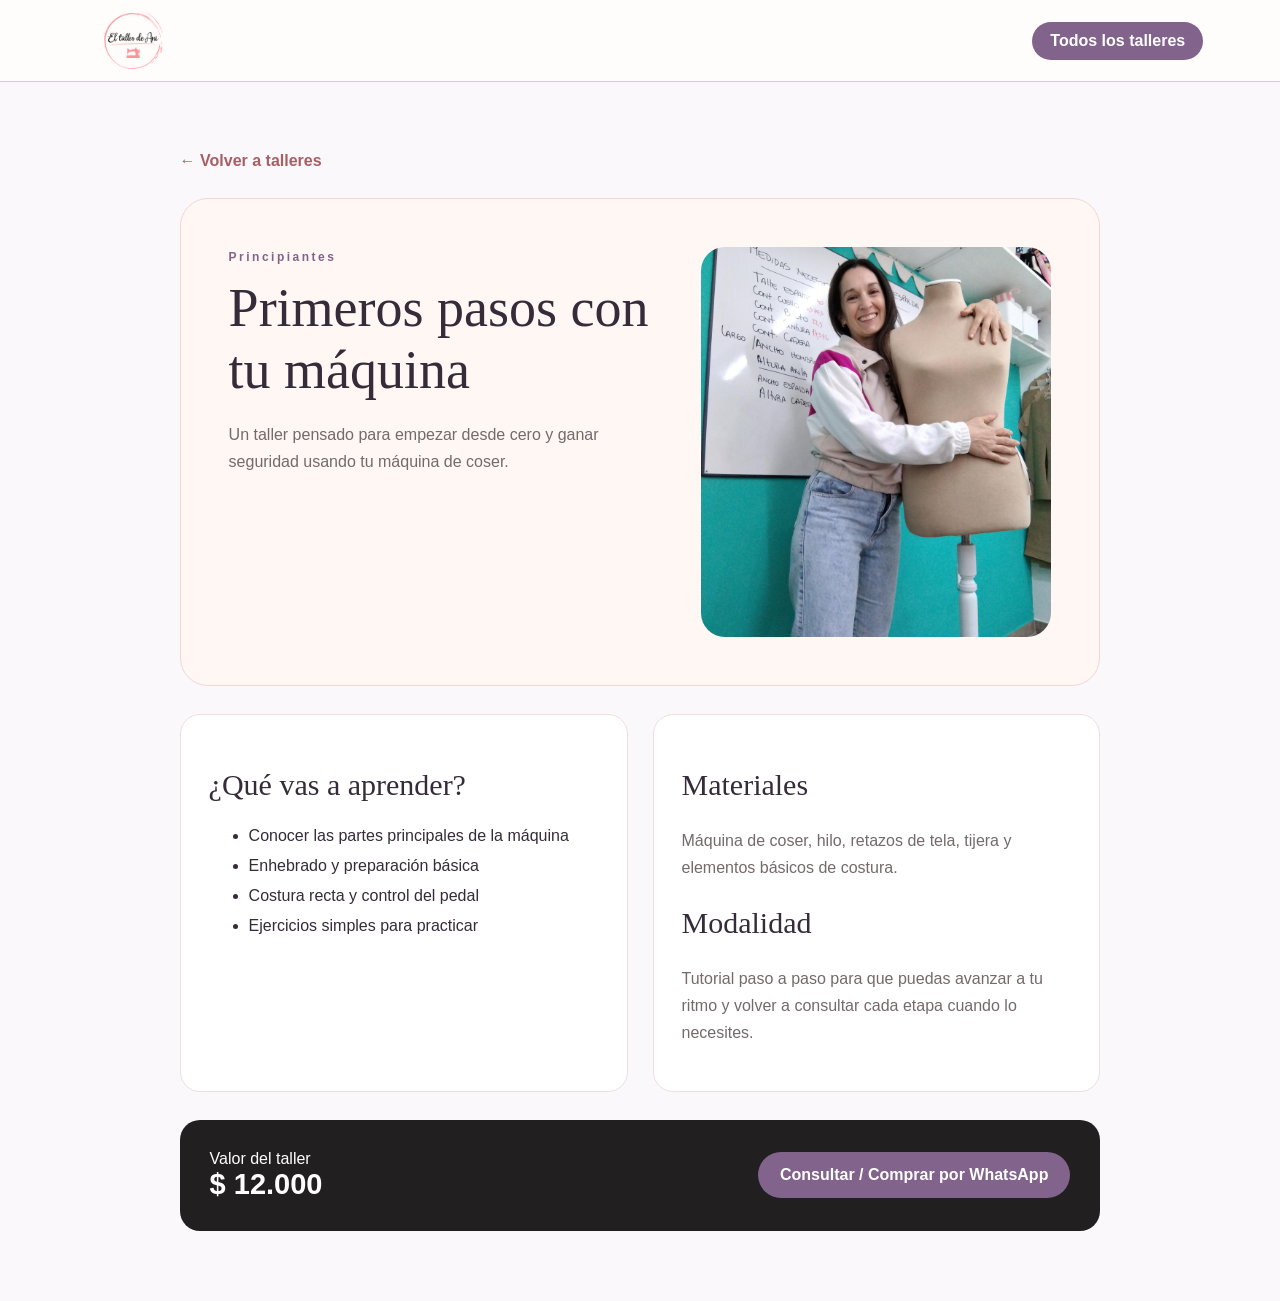
==== commit a690dcb3: "Add files via upload" ====
--- a/taller.html
+++ b/taller.html
@@ -1 +1 @@
-<!doctype html><html lang="es"><head><meta charset="utf-8"><meta name="viewport" content="width=device-width,initial-scale=1"><title>Taller | El taller de Ani</title><link rel="stylesheet" href="styles.css"><style>.detail{max-width:1100px;margin:auto;padding:70px 7vw}.back{color:#a65f64;text-decoration:none;font-weight:700}.detail-hero{margin-top:28px;background:#fff7f4;border:1px solid #f0d7d4;border-radius:28px;padding:48px;display:grid;grid-template-columns:1.1fr .9fr;gap:45px}.detail h1{font:54px Georgia,serif;margin:12px 0 20px}.detail p{color:#74696b;line-height:1.7}.detail-photo{min-height:390px;border-radius:24px;background:url('assets/taller-real.jpg') center/cover}.detail-grid{display:grid;grid-template-columns:1fr 1fr;gap:25px;margin-top:28px}.info{background:white;border:1px solid #f0dfdc;border-radius:20px;padding:28px}.info h2{font:30px Georgia,serif}.info li{margin:12px 0}.buybox{margin-top:28px;padding:30px;background:#211f20;color:white;border-radius:20px;display:flex;align-items:center;justify-content:space-between;gap:20px}.buybox b{font-size:29px}.buybox .btn{display:inline-block}@media(max-width:760px){.detail-hero,.detail-grid{grid-template-columns:1fr}.detail h1{font-size:40px}.detail-photo{min-height:310px}.detail-hero{padding:25px}.buybox{align-items:flex-start;flex-direction:column}}</style></head><body><header><a class="brand" href="index.html"><img class="brand-logo" src="assets/logo-taller-ani.jpg" alt="El taller de Ani"></a><a class="btn small" href="index.html#cursos">Todos los talleres</a></header><main class="detail"><a class="back" href="index.html#cursos">← Volver a talleres</a><section class="detail-hero"><div><span class="eyebrow" id="nivel"></span><h1 id="titulo"></h1><p id="intro"></p></div><div class="detail-photo" aria-label="Foto real del taller"></div></section><section class="detail-grid"><div class="info"><h2>¿Qué vas a aprender?</h2><ul id="incluye"></ul></div><div class="info"><h2>Materiales</h2><p id="materiales"></p><h2>Modalidad</h2><p>Tutorial paso a paso para que puedas avanzar a tu ritmo y volver a consultar cada etapa cuando lo necesites.</p></div></section><section class="buybox"><div><span>Valor del taller</span><br><b id="precio"></b></div><a id="comprar" class="btn" target="_blank">Consultar / Comprar por WhatsApp</a></section></main><script src="talleres.js"></script></body></html>
+<!doctype html><html lang="es"><head><meta charset="utf-8"><meta name="viewport" content="width=device-width,initial-scale=1"><title>Taller | El taller de Ani</title><link rel="stylesheet" href="styles.css"><style>.detail{max-width:1100px;margin:auto;padding:70px 7vw}.back{color:#a65f64;text-decoration:none;font-weight:700}.detail-hero{margin-top:28px;background:#fff7f4;border:1px solid #f0d7d4;border-radius:28px;padding:48px;display:grid;grid-template-columns:1.1fr .9fr;gap:45px}.detail h1{font:54px Georgia,serif;margin:12px 0 20px}.detail p{color:#74696b;line-height:1.7}.detail-photo{min-height:390px;border-radius:24px;background:url('assets/taller-real.jpg') center/cover}.detail-grid{display:grid;grid-template-columns:1fr 1fr;gap:25px;margin-top:28px}.info{background:white;border:1px solid #f0dfdc;border-radius:20px;padding:28px}.info h2{font:30px Georgia,serif}.info li{margin:12px 0}.buybox{margin-top:28px;padding:30px;background:#211f20;color:white;border-radius:20px;display:flex;align-items:center;justify-content:space-between;gap:20px}.buybox b{font-size:29px}.buybox .btn{display:inline-block}@media(max-width:760px){.detail-hero,.detail-grid{grid-template-columns:1fr}.detail h1{font-size:40px}.detail-photo{min-height:310px}.detail-hero{padding:25px}.buybox{align-items:flex-start;flex-direction:column}}</style></head><body><header><a class="brand" href="index.html"><img class="brand-logo" src="assets/logo-taller-ani-oficial.png" alt="El taller de Ani"></a><a class="btn small" href="index.html#cursos">Todos los talleres</a></header><main class="detail"><a class="back" href="index.html#cursos">← Volver a talleres</a><section class="detail-hero"><div><span class="eyebrow" id="nivel"></span><h1 id="titulo"></h1><p id="intro"></p></div><div class="detail-photo" aria-label="Foto real del taller"></div></section><section class="detail-grid"><div class="info"><h2>¿Qué vas a aprender?</h2><ul id="incluye"></ul></div><div class="info"><h2>Materiales</h2><p id="materiales"></p><h2>Modalidad</h2><p>Tutorial paso a paso para que puedas avanzar a tu ritmo y volver a consultar cada etapa cuando lo necesites.</p></div></section><section class="buybox"><div><span>Valor del taller</span><br><b id="precio"></b></div><a id="comprar" class="btn" target="_blank">Consultar / Comprar por WhatsApp</a></section></main><script src="talleres.js"></script></body></html>
--- a/styles.css
+++ b/styles.css
@@ -12,5 +12,15 @@
 /* Palette El taller de Ani: #81638b #b695c0 #dac9df #5dc1b9 #9ce0db */
 .btn,button,.course-more,.yt-card>a{background:#81638b}.eyebrow{color:#81638b}.strip{background:#81638b}.support-box{background:#dac9df}.plan.featured{border-color:#5dc1b9}.plan.featured .eyebrow{color:#5dc1b9}.cart-count{background:#5dc1b9;color:#352b39}.free-videos{background:#f7f1f8}.youtube-main{background:#5dc1b9}.wa{background:#5dc1b9}.thumb.t1{background:linear-gradient(145deg,#dac9df,#b695c0)}.thumb.t2{background:linear-gradient(145deg,#b695c0,#81638b)}.thumb.t3{background:linear-gradient(145deg,#9ce0db,#5dc1b9)}.hero{background:linear-gradient(120deg,#fbf8fc 0%,#fff 58%,#dac9df 100%)}.sew-visual{background:linear-gradient(160deg,#b695c0,#9ce0db)}
 
-/* Platform-style home redesign inspired by strong course-commerce UX */
-header{height:auto;min-height:86px;gap:22px}.header-actions{display:flex;gap:10px;align-items:center}.account-link{color:#81638b;font-weight:800;text-decoration:none}.header-cart{padding:11px 16px;background:#5dc1b9;color:#352b39}.header-cart span{display:inline-grid;place-items:center;background:#81638b;color:#fff;border-radius:999px;min-width:22px;height:22px;margin-left:5px}.platform-hero{min-height:620px}.hero-secondary{border:2px solid #81638b;padding:12px 20px;border-radius:999px;color:#81638b;font-weight:800}.hero-benefits{display:flex;flex-wrap:wrap;gap:18px;margin-top:28px;color:#6f6273;font-size:14px}.paths{padding-top:78px;padding-bottom:78px}.path-grid{display:grid;grid-template-columns:repeat(3,1fr);gap:22px;margin-top:38px}.path-card{min-height:280px;border-radius:26px;padding:30px;text-decoration:none;color:#352b39;display:flex;flex-direction:column;transition:.2s ease}.path-card:hover{transform:translateY(-6px);box-shadow:0 20px 45px #81638b20}.path-card span{font:italic 42px Georgia,serif}.path-card h3{font:31px Georgia,serif;margin:28px 0 8px}.path-card p{line-height:1.6;flex:1}.path-card b{color:#352b39}.path-workshops{background:#dac9df}.path-club{background:#81638b;color:#fff}.path-club b{color:#fff}.path-free{background:#9ce0db}.how-platform{background:#352b39;color:#fff}.how-title{text-align:center}.how-platform h2{font:50px Georgia,serif;margin:14px 0 40px}.platform-steps{display:grid;grid-template-columns:repeat(3,1fr);gap:25px}.platform-steps>div{border-top:1px solid #b695c0;padding:28px}.platform-steps b{display:grid;place-items:center;width:46px;height:46px;border-radius:50%;background:#5dc1b9;color:#352b39;font-size:21px}.platform-steps h3{font:27px Georgia,serif}.platform-steps p{color:#dac9df;line-height:1.6}.footer-support{color:#9ce0db;text-decoration:none}.course-card .card-body{display:flex;flex-direction:column;min-height:290px}.course-card .card-foot{margin-top:auto}.plans-grid .plan{box-shadow:0 12px 30px #81638b10}.free-videos .yt-card{transition:.2s ease}.free-videos .yt-card:hover{transform:translateY(-4px)}@media(max-width:1000px){header nav{gap:15px}.path-grid{grid-template-columns:1fr}.path-card{min-height:230px}}@media(max-width:820px){.header-actions .account-link{display:none}.header-cart{font-size:12px;padding:10px}.platform-steps{grid-template-columns:1fr}.platform-hero{padding-top:55px}.hero-benefits{display:grid}.how-platform h2{font-size:39px}}
+
+/* Ajustes solicitados - version corregida */
+header .brand-logo{background:transparent!important;border-radius:0!important;padding:0!important;object-fit:contain}
+.hero-logo{background:transparent!important;box-shadow:none!important;border-radius:0!important;object-fit:contain}
+.header-actions{display:flex;align-items:center;gap:12px}.header-cart{appearance:none;border:1px solid #81638b;background:transparent;color:#352b39;border-radius:999px;padding:10px 18px;font-weight:700;cursor:pointer;transition:all .22s ease}.header-cart:hover,.header-cart:focus-visible{background:#81638b;color:#fff;transform:translateY(-2px);box-shadow:0 10px 22px rgba(129,99,139,.24);outline:none}
+header nav a{position:relative;display:inline-block;padding:9px 12px;border-radius:999px;transition:color .22s ease,background .22s ease,transform .22s ease,box-shadow .22s ease}header nav a:hover,header nav a:focus-visible{color:#81638b;background:#dac9df;transform:translateY(-2px) scale(1.035);box-shadow:0 7px 18px rgba(129,99,139,.12);outline:none}
+.hero .btn,.hero .ghost{transition:transform .22s ease,box-shadow .22s ease,background .22s ease,color .22s ease}.hero .btn:hover,.hero .btn:focus-visible{transform:translateY(-3px) scale(1.025);box-shadow:0 12px 26px rgba(129,99,139,.28);background:#6f5379}.hero .ghost{padding:12px 16px;border-radius:999px}.hero .ghost:hover,.hero .ghost:focus-visible{background:#dac9df;color:#352b39;transform:translateY(-2px);outline:none}
+.plan{transition:transform .24s ease,box-shadow .24s ease,border-color .24s ease,background .24s ease}.plan:hover,.plan:focus-within{transform:translateY(-7px);box-shadow:0 18px 40px rgba(53,43,57,.15);border-color:#5dc1b9;background:#fff}.plan button{transition:transform .2s ease,box-shadow .2s ease,background .2s ease}.plan button:hover,.plan button:focus-visible{background:#6f5379;transform:translateY(-2px);box-shadow:0 8px 18px rgba(129,99,139,.24);outline:none}.plan.featured:hover,.plan.featured:focus-within{transform:translateY(-12px)}
+.sew-visual{height:510px!important;border-radius:28px!important;overflow:hidden!important;background:#dac9df!important}.sew-visual img{width:100%!important;height:100%!important;object-fit:cover!important;object-position:center 12%!important;display:block!important}
+.wa{width:62px;height:62px;background:transparent!important;display:grid!important;place-items:center!important;padding:0!important;border-radius:0!important;box-shadow:none!important;overflow:visible}.wa img{display:block;width:58px;height:58px;object-fit:contain;margin:0!important;padding:0!important;transform:none!important}.wa:hover img{transform:scale(1.06)!important;transition:transform .2s ease}
+footer{grid-template-columns:.85fr 1.35fr .8fr;background:linear-gradient(135deg,#352b39,#4b3b50);padding:52px 8vw;align-items:center}footer .footer-brand{justify-self:start}footer .footer-brand .brand-logo{width:160px;height:100px;background:transparent!important;padding:0!important;border-radius:0!important;object-fit:contain}footer>p{font-family:Georgia,"Times New Roman",serif;font-style:italic;font-size:19px;line-height:1.45;color:#f4edf6;margin:0;letter-spacing:.2px}footer>p:nth-of-type(1){color:#9ce0db}footer>p:nth-of-type(2){justify-self:end;font-size:15px;color:#dac9df}
+@media(max-width:820px){header .header-actions .small{display:none}.header-cart{padding:9px 13px}.sew-visual{height:410px!important}.sew-visual img{object-position:center 10%!important}.plan.featured:hover,.plan.featured:focus-within{transform:translateY(-7px)}footer{grid-template-columns:1fr;text-align:center;gap:20px}footer .footer-brand,footer>p:nth-of-type(2){justify-self:center}.wa{width:56px;height:56px}.wa img{width:52px;height:52px}}
